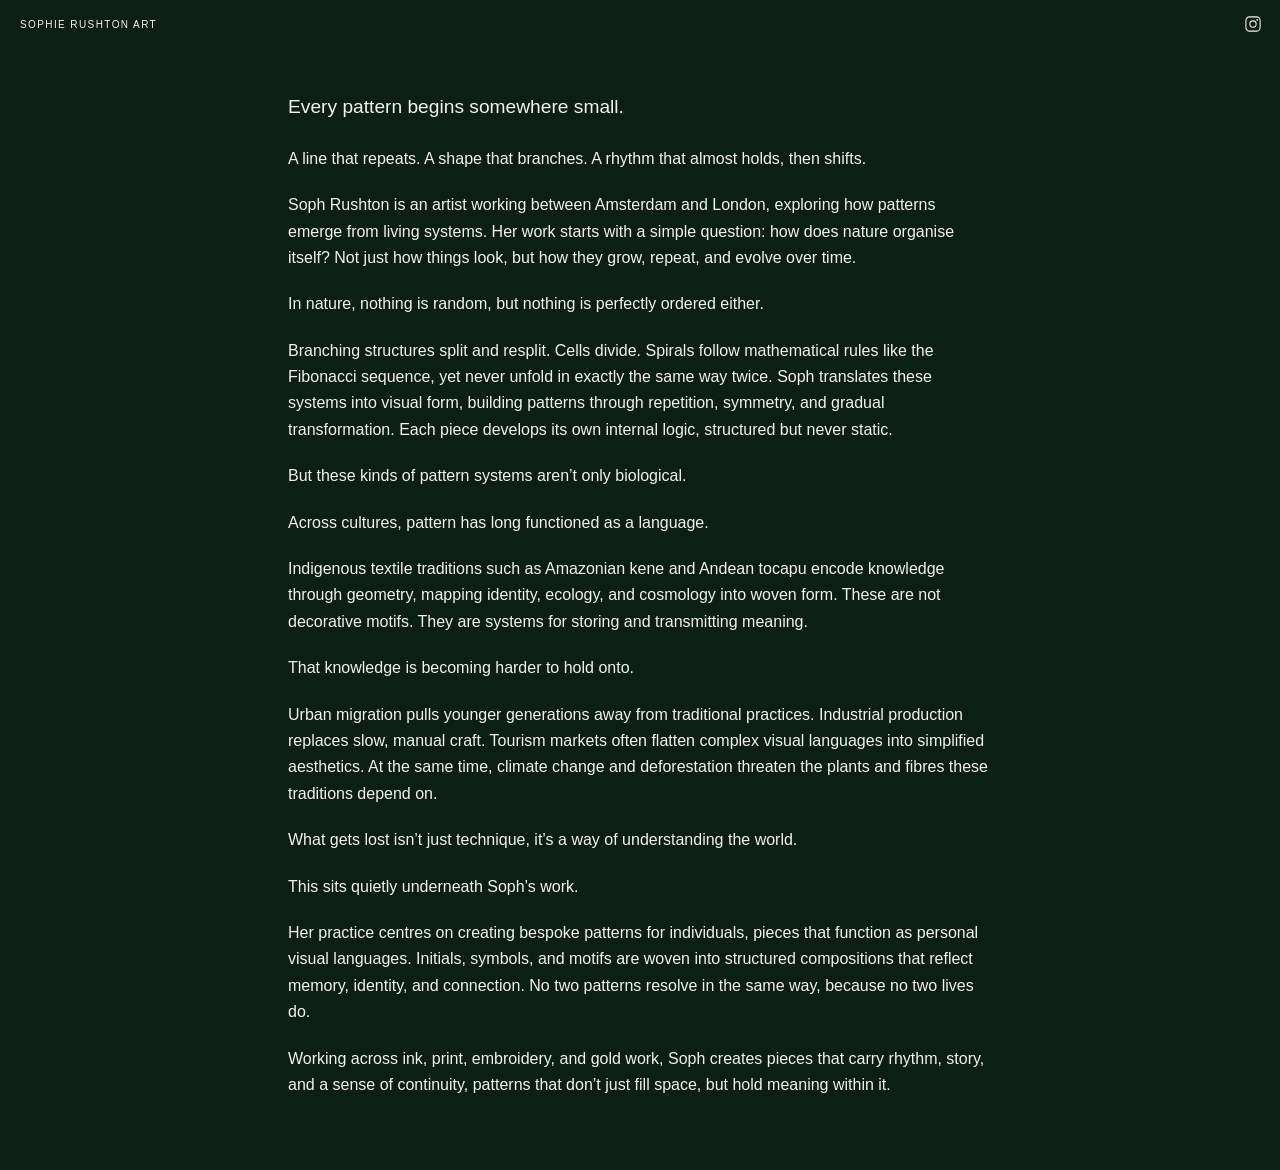
==== index.html @ 02ad8435 "Initial site upload Made-with: Cursor" ====
<!DOCTYPE html>
<html lang="en">
<head>
    <meta charset="UTF-8">
    <meta name="viewport" content="width=device-width, initial-scale=1.0">
    <title>Soph Rushton</title>
    <style>
        * {
            box-sizing: border-box;
        }

        body {
            margin: 0;
            background-color: #0B1F17;
            color: #F5F1E8;
            font-family: Arial;
            font-size: 1rem;
            line-height: 1.65;
            -webkit-font-smoothing: antialiased;
        }

        .site-title {
            position: fixed;
            top: 1.1rem;
            left: 1.25rem;
            margin: 0;
            font-size: 0.625rem;
            font-weight: normal;
            letter-spacing: 0.14em;
            line-height: 1.3;
            color: #F5F1E8;
            z-index: 1;
        }

        .ig-link {
            position: fixed;
            top: 0.95rem;
            right: 1.15rem;
            color: #F5F1E8;
            text-decoration: none;
            z-index: 1;
            line-height: 0;
        }

        .ig-link svg {
            width: 18px;
            height: 18px;
            display: block;
        }

        main {
            max-width: 760px;
            margin: 0 auto;
            padding: 3.5rem 1.75rem 4.5rem;
            text-align: left;
        }

        .logo {
            display: block;
            max-width: 140px;
            width: 100%;
            height: auto;
            margin: 0 auto 2.25rem;
        }

        .lead {
            font-size: 1.2rem;
            line-height: 1.55;
            margin: 0 0 1.25em;
        }

        p {
            margin: 0 0 1.25em;
        }

        p:last-child {
            margin-bottom: 0;
        }
    </style>
</head>
<body>
    <p class="site-title">SOPHIE RUSHTON ART</p>
    <a class="ig-link" href="https://www.instagram.com/sophrushtonart?igsh=dzE1a2Z4eHlkZGw3&utm_source=qr" target="_blank" rel="noopener noreferrer" aria-label="Instagram">
        <svg xmlns="http://www.w3.org/2000/svg" viewBox="0 0 24 24" fill="none" stroke="currentColor" stroke-width="1.4" aria-hidden="true">
            <rect x="2.5" y="2.5" width="19" height="19" rx="5" ry="5"/>
            <circle cx="12" cy="12" r="4.2"/>
            <circle cx="17.6" cy="6.4" r="1.2" fill="currentColor" stroke="none"/>
        </svg>
    </a>

    <main>
        <img class="logo" src="logo.png" alt="">

        <p class="lead">Every pattern begins somewhere small.</p>

        <p>A line that repeats. A shape that branches. A rhythm that almost holds, then shifts.</p>

        <p>Soph Rushton is an artist working between Amsterdam and London, exploring how patterns emerge from living systems. Her work starts with a simple question: how does nature organise itself? Not just how things look, but how they grow, repeat, and evolve over time.</p>

        <p>In nature, nothing is random, but nothing is perfectly ordered either.</p>

        <p>Branching structures split and resplit. Cells divide. Spirals follow mathematical rules like the Fibonacci sequence, yet never unfold in exactly the same way twice. Soph translates these systems into visual form, building patterns through repetition, symmetry, and gradual transformation. Each piece develops its own internal logic, structured but never static.</p>

        <p>But these kinds of pattern systems aren’t only biological.</p>

        <p>Across cultures, pattern has long functioned as a language.</p>

        <p>Indigenous textile traditions such as Amazonian kene and Andean tocapu encode knowledge through geometry, mapping identity, ecology, and cosmology into woven form. These are not decorative motifs. They are systems for storing and transmitting meaning.</p>

        <p>That knowledge is becoming harder to hold onto.</p>

        <p>Urban migration pulls younger generations away from traditional practices. Industrial production replaces slow, manual craft. Tourism markets often flatten complex visual languages into simplified aesthetics. At the same time, climate change and deforestation threaten the plants and fibres these traditions depend on.</p>

        <p>What gets lost isn’t just technique, it’s a way of understanding the world.</p>

        <p>This sits quietly underneath Soph’s work.</p>

        <p>Her practice centres on creating bespoke patterns for individuals, pieces that function as personal visual languages. Initials, symbols, and motifs are woven into structured compositions that reflect memory, identity, and connection. No two patterns resolve in the same way, because no two lives do.</p>

        <p>Working across ink, print, embroidery, and gold work, Soph creates pieces that carry rhythm, story, and a sense of continuity, patterns that don’t just fill space, but hold meaning within it.</p>
    </main>
</body>
</html>
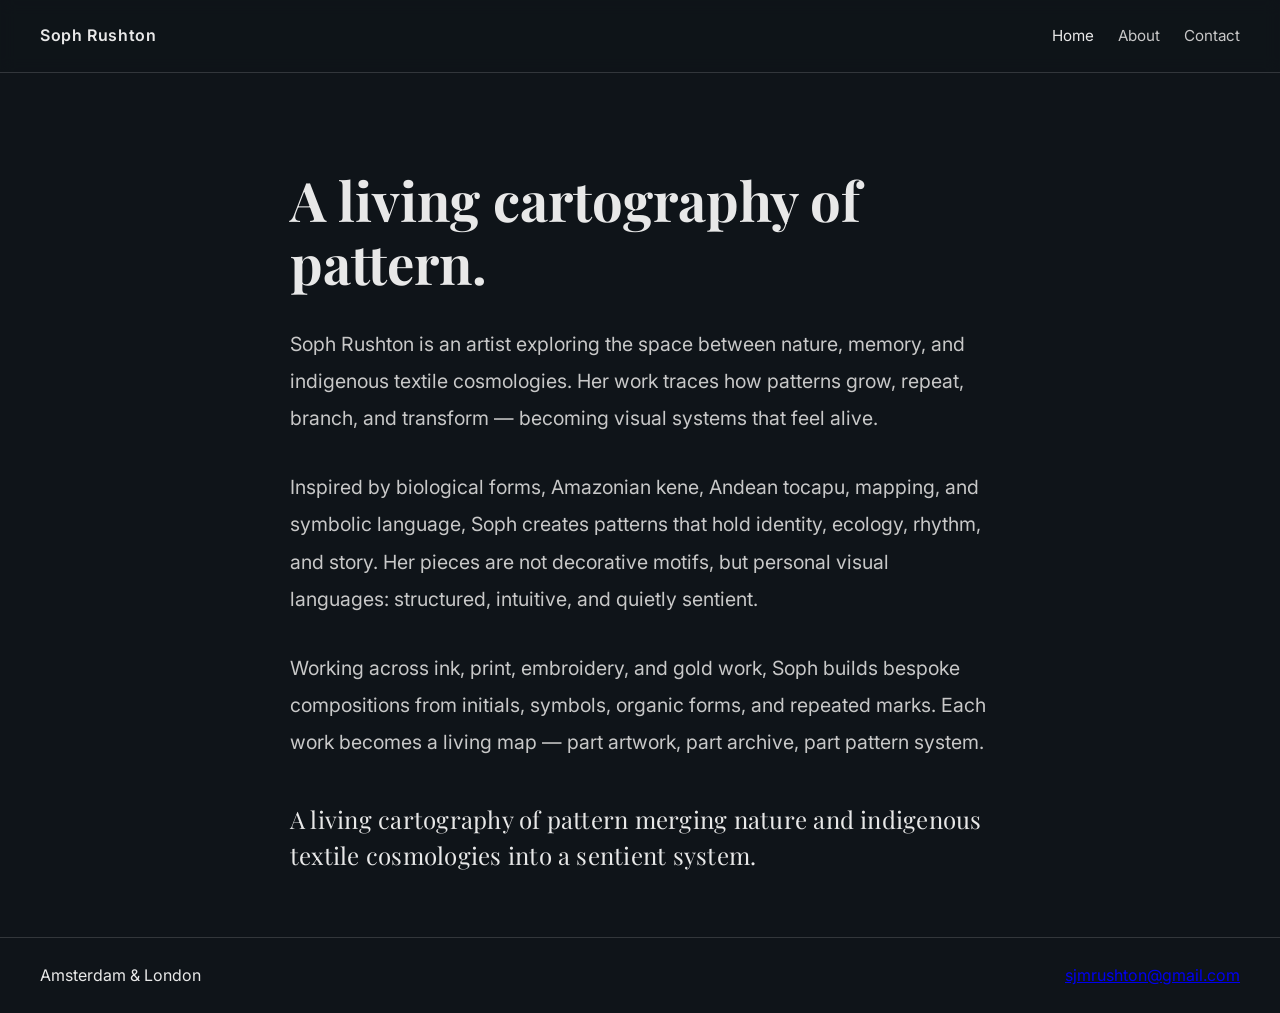
==== commit 2d4353b1: "Add modern responsive design and site structure updates - Introduced a new header and footer layout " ====
--- a/index.html
+++ b/index.html
@@ -3,121 +3,64 @@
 <head>
     <meta charset="UTF-8">
     <meta name="viewport" content="width=device-width, initial-scale=1.0">
-    <title>Soph Rushton</title>
-    <style>
-        * {
-            box-sizing: border-box;
-        }
-
-        body {
-            margin: 0;
-            background-color: #0B1F17;
-            color: #F5F1E8;
-            font-family: Arial;
-            font-size: 1rem;
-            line-height: 1.65;
-            -webkit-font-smoothing: antialiased;
-        }
-
-        .site-title {
-            position: fixed;
-            top: 1.1rem;
-            left: 1.25rem;
-            margin: 0;
-            font-size: 0.625rem;
-            font-weight: normal;
-            letter-spacing: 0.14em;
-            line-height: 1.3;
-            color: #F5F1E8;
-            z-index: 1;
-        }
-
-        .ig-link {
-            position: fixed;
-            top: 0.95rem;
-            right: 1.15rem;
-            color: #F5F1E8;
-            text-decoration: none;
-            z-index: 1;
-            line-height: 0;
-        }
-
-        .ig-link svg {
-            width: 18px;
-            height: 18px;
-            display: block;
-        }
-
-        main {
-            max-width: 760px;
-            margin: 0 auto;
-            padding: 3.5rem 1.75rem 4.5rem;
-            text-align: left;
-        }
-
-        .logo {
-            display: block;
-            max-width: 140px;
-            width: 100%;
-            height: auto;
-            margin: 0 auto 2.25rem;
-        }
-
-        .lead {
-            font-size: 1.2rem;
-            line-height: 1.55;
-            margin: 0 0 1.25em;
-        }
-
-        p {
-            margin: 0 0 1.25em;
-        }
-
-        p:last-child {
-            margin-bottom: 0;
-        }
-    </style>
+    <meta name="description" content="Soph Rushton creates bespoke, nature-led pattern systems and textile artworks from studios in Amsterdam and London.">
+    <title>Soph Rushton | Pattern Design Studio</title>
+    <link rel="preconnect" href="https://fonts.googleapis.com">
+    <link rel="preconnect" href="https://fonts.gstatic.com" crossorigin>
+    <link href="https://fonts.googleapis.com/css2?family=Inter:wght@400;500;600&family=Playfair+Display:wght@500;700&display=swap" rel="stylesheet">
+    <link rel="stylesheet" href="styles.css">
 </head>
 <body>
-    <p class="site-title">SOPHIE RUSHTON ART</p>
-    <a class="ig-link" href="https://www.instagram.com/sophrushtonart?igsh=dzE1a2Z4eHlkZGw3&utm_source=qr" target="_blank" rel="noopener noreferrer" aria-label="Instagram">
-        <svg xmlns="http://www.w3.org/2000/svg" viewBox="0 0 24 24" fill="none" stroke="currentColor" stroke-width="1.4" aria-hidden="true">
-            <rect x="2.5" y="2.5" width="19" height="19" rx="5" ry="5"/>
-            <circle cx="12" cy="12" r="4.2"/>
-            <circle cx="17.6" cy="6.4" r="1.2" fill="currentColor" stroke="none"/>
-        </svg>
-    </a>
+    <header class="site-header">
+        <div class="container nav-wrap">
+            <a class="brand" href="index.html">Soph Rushton</a>
+            <button class="menu-toggle" aria-expanded="false" aria-controls="primary-nav" aria-label="Toggle menu">
+                <span></span>
+                <span></span>
+                <span></span>
+            </button>
+            <nav id="primary-nav" class="site-nav" aria-label="Primary">
+                <a href="index.html" aria-current="page">Home</a>
+                <a href="about.html">About</a>
+                <a href="contact.html">Contact</a>
+            </nav>
+        </div>
+    </header>
 
     <main>
-        <img class="logo" src="logo.png" alt="">
+        <section class="hero">
+            <div class="container home-editorial">
+                <h1 class="home-main-headline">A living cartography of pattern.</h1>
 
-        <p class="lead">Every pattern begins somewhere small.</p>
+                <p>
+                    Soph Rushton is an artist exploring the space between nature, memory, and indigenous textile cosmologies.
+                    Her work traces how patterns grow, repeat, branch, and transform — becoming visual systems that feel alive.
+                </p>
 
-        <p>A line that repeats. A shape that branches. A rhythm that almost holds, then shifts.</p>
+                <p>
+                    Inspired by biological forms, Amazonian kene, Andean tocapu, mapping, and symbolic language, Soph creates patterns that hold identity, ecology, rhythm, and story.
+                    Her pieces are not decorative motifs, but personal visual languages: structured, intuitive, and quietly sentient.
+                </p>
 
-        <p>Soph Rushton is an artist working between Amsterdam and London, exploring how patterns emerge from living systems. Her work starts with a simple question: how does nature organise itself? Not just how things look, but how they grow, repeat, and evolve over time.</p>
+                <p>
+                    Working across ink, print, embroidery, and gold work, Soph builds bespoke compositions from initials, symbols, organic forms, and repeated marks.
+                    Each work becomes a living map — part artwork, part archive, part pattern system.
+                </p>
 
-        <p>In nature, nothing is random, but nothing is perfectly ordered either.</p>
+                <p class="home-closing-line">
+                    A living cartography of pattern merging nature and indigenous textile cosmologies into a sentient system.
+                </p>
+            </div>
+        </section>
+    </main>
 
-        <p>Branching structures split and resplit. Cells divide. Spirals follow mathematical rules like the Fibonacci sequence, yet never unfold in exactly the same way twice. Soph translates these systems into visual form, building patterns through repetition, symmetry, and gradual transformation. Each piece develops its own internal logic, structured but never static.</p>
+    <footer class="site-footer">
+        <div class="container footer-wrap">
+            <p>Amsterdam & London</p>
+            <a href="mailto:sjmrushton@gmail.com">sjmrushton@gmail.com</a>
+        </div>
+    </footer>
 
-        <p>But these kinds of pattern systems aren’t only biological.</p>
-
-        <p>Across cultures, pattern has long functioned as a language.</p>
-
-        <p>Indigenous textile traditions such as Amazonian kene and Andean tocapu encode knowledge through geometry, mapping identity, ecology, and cosmology into woven form. These are not decorative motifs. They are systems for storing and transmitting meaning.</p>
-
-        <p>That knowledge is becoming harder to hold onto.</p>
-
-        <p>Urban migration pulls younger generations away from traditional practices. Industrial production replaces slow, manual craft. Tourism markets often flatten complex visual languages into simplified aesthetics. At the same time, climate change and deforestation threaten the plants and fibres these traditions depend on.</p>
-
-        <p>What gets lost isn’t just technique, it’s a way of understanding the world.</p>
-
-        <p>This sits quietly underneath Soph’s work.</p>
-
-        <p>Her practice centres on creating bespoke patterns for individuals, pieces that function as personal visual languages. Initials, symbols, and motifs are woven into structured compositions that reflect memory, identity, and connection. No two patterns resolve in the same way, because no two lives do.</p>
-
-        <p>Working across ink, print, embroidery, and gold work, Soph creates pieces that carry rhythm, story, and a sense of continuity, patterns that don’t just fill space, but hold meaning within it.</p>
-    </main>
+    <script src="script.js"></script>
 </body>
 </html>
--- a/styles.css
+++ b/styles.css
@@ -0,0 +1,1503 @@
+* {
+    margin: 0;
+    padding: 0;
+    box-sizing: border-box;
+}
+
+:root {
+    /* Dark Ink Blue Palette */
+    --cream: #0f1419;
+    --cream-light: #1a2332;
+    --cream-dark: #0a0e14;
+    --light-blue: #2d3a4f;
+    --light-blue-accent: #3d4d66;
+    --blue-hint: #1f2a3a;
+    --text-dark: #E8E8E8;
+    --text-medium: #C8C8C8;
+    --text-light: #A8A8A8;
+    --border-subtle: rgba(255, 255, 255, 0.15);
+    --shadow-subtle: 0 1px 3px rgba(0, 0, 0, 0.3);
+}
+
+body {
+    font-family: 'Inter', -apple-system, BlinkMacSystemFont, 'Segoe UI', Roboto, sans-serif;
+    line-height: 1.7;
+    color: var(--text-dark);
+    background-color: var(--cream);
+    overflow-x: hidden;
+}
+
+.container {
+    max-width: 1400px;
+    margin: 0 auto;
+    padding: 0 40px;
+}
+
+/* Navigation */
+.navbar {
+    position: fixed;
+    top: 0;
+    left: 0;
+    right: 0;
+    background: var(--cream);
+    z-index: 1000;
+    transition: all 0.3s ease;
+    border-bottom: 1px solid var(--border-subtle);
+}
+
+.navbar .container {
+    display: flex;
+    justify-content: space-between;
+    align-items: center;
+    padding: 1.5rem 40px;
+}
+
+.nav-brand {
+    font-family: 'Inter', sans-serif;
+    font-size: 1rem;
+    font-weight: 400;
+    letter-spacing: 0.1em;
+    color: var(--text-dark);
+    text-transform: uppercase;
+}
+
+.nav-right {
+    margin-left: auto;
+    display: flex;
+    align-items: center;
+    gap: 3rem;
+}
+
+.nav-name {
+    font-family: 'Inter', sans-serif;
+    font-size: 0.875rem;
+    font-weight: 400;
+    letter-spacing: 0.1em;
+    color: var(--text-dark);
+    text-transform: uppercase;
+}
+
+.nav-about a {
+    text-decoration: none;
+    color: var(--text-dark);
+    font-family: 'Inter', sans-serif;
+    font-size: 0.875rem;
+    font-weight: 400;
+    letter-spacing: 0.1em;
+    text-transform: uppercase;
+    transition: color 0.3s ease;
+}
+
+.nav-about a:hover {
+    color: var(--text-medium);
+}
+
+.nav-menu {
+    display: flex;
+    list-style: none;
+    gap: 2.5rem;
+    margin-left: 3rem;
+}
+
+.nav-menu a {
+    text-decoration: none;
+    color: var(--text-dark);
+    font-family: 'Inter', sans-serif;
+    font-size: 0.875rem;
+    font-weight: 400;
+    letter-spacing: 0.1em;
+    text-transform: uppercase;
+    transition: color 0.3s ease;
+}
+
+.nav-menu a:hover {
+    color: var(--text-medium);
+}
+
+.menu-toggle {
+    display: none;
+    flex-direction: column;
+    background: none;
+    border: none;
+    cursor: pointer;
+    gap: 5px;
+}
+
+.menu-toggle span {
+    width: 25px;
+    height: 1px;
+    background: var(--text-dark);
+    transition: all 0.3s ease;
+}
+
+/* Hero Section - Two Column Layout */
+.hero-section {
+    margin-top: 70px;
+    width: 100%;
+}
+
+.hero-two-column {
+    display: grid;
+    grid-template-columns: 1fr 1fr;
+    min-height: 80vh;
+}
+
+.hero-image-column {
+    width: 100%;
+    height: 100%;
+    min-height: 80vh;
+    overflow: hidden;
+}
+
+.hero-image {
+    width: 100%;
+    height: 100%;
+    min-height: 80vh;
+    background: var(--cream-light);
+    background-size: cover;
+    background-position: center;
+    filter: grayscale(100%);
+}
+
+.hero-text-column {
+    background: var(--cream);
+    padding: 80px 60px;
+    display: flex;
+    flex-direction: column;
+    justify-content: center;
+}
+
+.hero-subtitle {
+    font-family: 'Inter', sans-serif;
+    font-size: 0.75rem;
+    font-weight: 400;
+    letter-spacing: 0.15em;
+    text-transform: uppercase;
+    color: var(--text-medium);
+    margin-bottom: 1.5rem;
+}
+
+.hero-heading {
+    font-family: 'Playfair Display', serif;
+    font-size: 3.5rem;
+    font-weight: 400;
+    line-height: 1.2;
+    color: var(--text-dark);
+    margin-bottom: 2rem;
+    letter-spacing: -0.02em;
+}
+
+.hero-description {
+    font-family: 'Inter', sans-serif;
+    font-size: 1rem;
+    line-height: 1.8;
+    color: var(--text-medium);
+    margin-bottom: 2.5rem;
+    max-width: 500px;
+}
+
+.hero-button {
+    display: inline-block;
+    padding: 14px 32px;
+    border: 1px solid var(--text-dark);
+    background: transparent;
+    color: var(--text-dark);
+    font-family: 'Inter', sans-serif;
+    font-size: 0.875rem;
+    font-weight: 400;
+    letter-spacing: 0.1em;
+    text-transform: uppercase;
+    text-decoration: none;
+    border-radius: 2px;
+    transition: all 0.3s ease;
+    width: fit-content;
+}
+
+.hero-button:hover {
+    background: var(--light-blue);
+    color: var(--text-dark);
+    border-color: var(--light-blue);
+}
+
+/* CTA Section */
+.cta-section {
+    padding: 80px 40px;
+    background: var(--blue-hint);
+    text-align: center;
+}
+
+.cta-heading {
+    font-family: 'Inter', sans-serif;
+    font-size: 0.875rem;
+    font-weight: 400;
+    letter-spacing: 0.15em;
+    text-transform: uppercase;
+    color: var(--text-dark);
+}
+
+/* Panels Section */
+.panels-section {
+    width: 100%;
+}
+
+.panels-grid {
+    display: grid;
+    grid-template-columns: repeat(3, 1fr);
+    width: 100%;
+}
+
+.panel-item {
+    position: relative;
+    width: 100%;
+    aspect-ratio: 3/4;
+    overflow: hidden;
+}
+
+.panel-image {
+    width: 100%;
+    height: 100%;
+    background-size: cover;
+    background-position: center;
+    filter: grayscale(100%);
+    transition: transform 0.5s ease, filter 0.5s ease;
+}
+
+.panel-1 {
+    background: linear-gradient(135deg, var(--cream) 0%, var(--blue-hint) 100%);
+}
+
+.panel-2 {
+    background: linear-gradient(135deg, var(--light-blue) 0%, var(--cream-light) 100%);
+}
+
+.panel-3 {
+    background: linear-gradient(135deg, var(--blue-hint) 0%, var(--light-blue) 100%);
+}
+
+.panel-overlay {
+    position: absolute;
+    bottom: 0;
+    left: 0;
+    right: 0;
+    padding: 30px;
+    background: linear-gradient(to top, rgba(0, 0, 0, 0.6) 0%, transparent 100%);
+}
+
+.panel-link {
+    color: white;
+    font-family: 'Inter', sans-serif;
+    font-size: 0.875rem;
+    font-weight: 400;
+    letter-spacing: 0.1em;
+    text-transform: uppercase;
+    text-decoration: none;
+    display: inline-block;
+    border-bottom: 1px solid white;
+    padding-bottom: 2px;
+    transition: opacity 0.3s ease;
+}
+
+.panel-link:hover {
+    opacity: 0.8;
+}
+
+.panel-item:hover .panel-image {
+    transform: scale(1.05);
+    filter: grayscale(70%);
+}
+
+.intro-right p {
+    margin-bottom: 1.5rem;
+}
+
+/* Gallery Section */
+.gallery-section {
+    padding: 80px 40px;
+    background: var(--cream-light);
+    position: relative;
+}
+
+.gallery-grid {
+    display: grid;
+    grid-template-columns: repeat(3, 1fr);
+    gap: 20px;
+}
+
+.gallery-item {
+    position: relative;
+    aspect-ratio: 3/4;
+    overflow: hidden;
+}
+
+.gallery-image {
+    width: 100%;
+    height: 100%;
+    background-size: cover;
+    background-position: center;
+    transition: transform 0.5s ease;
+}
+
+.gallery-1 {
+    background: linear-gradient(135deg, var(--cream-light) 0%, var(--light-blue) 100%);
+}
+
+.gallery-2 {
+    background: linear-gradient(135deg, var(--blue-hint) 0%, var(--cream) 100%);
+}
+
+.gallery-3 {
+    background: linear-gradient(135deg, var(--light-blue) 0%, var(--blue-hint) 100%);
+}
+
+.gallery-item:hover .gallery-image {
+    transform: scale(1.05);
+}
+
+.gallery-nav {
+    position: absolute;
+    top: 50%;
+    left: 0;
+    right: 0;
+    display: flex;
+    justify-content: space-between;
+    pointer-events: none;
+    transform: translateY(-50%);
+}
+
+.gallery-arrow {
+    background: rgba(45, 58, 79, 0.9);
+    border: none;
+    width: 50px;
+    height: 50px;
+    border-radius: 50%;
+    font-size: 1.5rem;
+    color: var(--text-dark);
+    cursor: pointer;
+    pointer-events: all;
+    transition: all 0.3s ease;
+    display: flex;
+    align-items: center;
+    justify-content: center;
+}
+
+.gallery-arrow:hover {
+    background: var(--light-blue-accent);
+    color: var(--text-dark);
+}
+
+.gallery-arrow-left {
+    margin-left: 20px;
+}
+
+.gallery-arrow-right {
+    margin-right: 20px;
+}
+
+/* Style Picks Section */
+.style-picks-section {
+    padding: 100px 40px;
+    background: var(--cream);
+}
+
+.style-picks-title {
+    font-family: 'Inter', sans-serif;
+    font-size: 0.875rem;
+    font-weight: 400;
+    letter-spacing: 0.2em;
+    text-transform: uppercase;
+    text-align: center;
+    color: var(--text-dark);
+    margin-bottom: 60px;
+}
+
+.style-picks-grid {
+    display: grid;
+    grid-template-columns: repeat(4, 1fr);
+    gap: 20px;
+    margin-bottom: 40px;
+}
+
+.style-pick-item {
+    aspect-ratio: 1;
+    overflow: hidden;
+}
+
+.style-pick-image {
+    width: 100%;
+    height: 100%;
+    background-size: cover;
+    background-position: center;
+    transition: transform 0.5s ease;
+}
+
+.pick-1 {
+    background: linear-gradient(135deg, var(--cream-light) 0%, var(--light-blue) 100%);
+}
+
+.pick-2 {
+    background: linear-gradient(135deg, var(--blue-hint) 0%, var(--cream) 100%);
+}
+
+.pick-3 {
+    background: linear-gradient(135deg, var(--light-blue) 0%, var(--cream-light) 100%);
+}
+
+.pick-4 {
+    background: linear-gradient(135deg, var(--cream) 0%, var(--blue-hint) 100%);
+}
+
+.style-pick-item:hover .style-pick-image {
+    transform: scale(1.1);
+}
+
+/* Page Hero (for About, Shop, etc.) */
+.page-hero {
+    margin-top: 70px;
+    padding: 80px 40px;
+    background: var(--cream);
+    text-align: center;
+}
+
+.page-title {
+    font-family: 'Playfair Display', serif;
+    font-size: 3.5rem;
+    font-weight: 400;
+    color: var(--text-dark);
+    letter-spacing: 0.05em;
+}
+
+/* About Page */
+.about-page-section {
+    padding: 100px 40px;
+    background: var(--cream);
+}
+
+.about-page-content {
+    display: grid;
+    grid-template-columns: 1fr 1fr;
+    gap: 80px;
+    align-items: start;
+}
+
+.about-heading {
+    font-family: 'Playfair Display', serif;
+    font-size: 2.5rem;
+    font-weight: 400;
+    color: var(--text-dark);
+    line-height: 1.3;
+}
+
+.about-page-right {
+    font-size: 1rem;
+    line-height: 1.8;
+    color: var(--text-medium);
+}
+
+.about-page-right p {
+    margin-bottom: 1.5rem;
+}
+
+.about-values {
+    display: grid;
+    grid-template-columns: repeat(3, 1fr);
+    gap: 60px;
+    margin-top: 40px;
+}
+
+.value-item h3 {
+    font-family: 'Playfair Display', serif;
+    font-size: 1.5rem;
+    font-weight: 400;
+    color: var(--text-dark);
+    margin-bottom: 1rem;
+}
+
+.value-item p {
+    font-size: 0.95rem;
+    line-height: 1.7;
+    color: var(--text-medium);
+}
+
+.section-alt {
+    background: var(--blue-hint);
+}
+
+/* Shop Page */
+.shop-section {
+    padding: 80px 40px;
+    background: var(--cream);
+}
+
+.shop-grid {
+    display: grid;
+    grid-template-columns: repeat(3, 1fr);
+    gap: 40px;
+}
+
+.shop-item {
+    background: var(--cream-light);
+    overflow: hidden;
+    transition: transform 0.3s ease;
+    border: 1px solid var(--border-subtle);
+    box-shadow: var(--shadow-subtle);
+}
+
+.shop-item:hover {
+    border-color: var(--light-blue);
+}
+
+.shop-item:hover {
+    transform: translateY(-5px);
+}
+
+.shop-image {
+    width: 100%;
+    aspect-ratio: 4/5;
+    background-size: cover;
+    background-position: center;
+}
+
+.shop-img-1 {
+    background: linear-gradient(135deg, var(--cream-light) 0%, var(--light-blue) 100%);
+}
+
+.shop-img-2 {
+    background: linear-gradient(135deg, var(--blue-hint) 0%, var(--cream) 100%);
+}
+
+.shop-img-3 {
+    background: linear-gradient(135deg, var(--light-blue) 0%, var(--cream-light) 100%);
+}
+
+.shop-img-4 {
+    background: linear-gradient(135deg, var(--cream) 0%, var(--blue-hint) 100%);
+}
+
+.shop-img-5 {
+    background: linear-gradient(135deg, var(--light-blue-accent) 0%, var(--cream) 100%);
+}
+
+.shop-img-6 {
+    background: linear-gradient(135deg, var(--blue-hint) 0%, var(--light-blue) 100%);
+}
+
+.shop-info {
+    padding: 1.5rem;
+}
+
+.shop-info h3 {
+    font-family: 'Playfair Display', serif;
+    font-size: 1.25rem;
+    font-weight: 400;
+    color: var(--text-dark);
+    margin-bottom: 0.5rem;
+}
+
+.shop-price {
+    font-family: 'Inter', sans-serif;
+    font-size: 0.95rem;
+    color: var(--text-medium);
+    letter-spacing: 0.05em;
+}
+
+/* Inspiration Page */
+.inspiration-section {
+    padding: 100px 40px;
+    background: var(--cream);
+}
+
+.inspiration-content {
+    display: grid;
+    grid-template-columns: 1fr 1fr;
+    gap: 80px;
+    align-items: start;
+}
+
+.inspiration-heading {
+    font-family: 'Playfair Display', serif;
+    font-size: 2.5rem;
+    font-weight: 400;
+    color: var(--text-dark);
+    line-height: 1.3;
+}
+
+.inspiration-right {
+    font-size: 1rem;
+    line-height: 1.8;
+    color: var(--text-medium);
+}
+
+.inspiration-gallery-section {
+    padding: 80px 40px;
+    background: var(--blue-hint);
+}
+
+.inspiration-grid {
+    display: grid;
+    grid-template-columns: repeat(3, 1fr);
+    gap: 30px;
+}
+
+.inspiration-item {
+    background: var(--cream-light);
+    overflow: hidden;
+    border: 1px solid var(--border-subtle);
+    box-shadow: var(--shadow-subtle);
+}
+
+.inspiration-item.large {
+    grid-column: span 2;
+}
+
+.inspiration-image {
+    width: 100%;
+    aspect-ratio: 4/3;
+    background-size: cover;
+    background-position: center;
+}
+
+.insp-img-1 {
+    background: linear-gradient(135deg, var(--cream-light) 0%, var(--light-blue) 100%);
+}
+
+.insp-img-2 {
+    background: linear-gradient(135deg, var(--blue-hint) 0%, var(--cream) 100%);
+}
+
+.insp-img-3 {
+    background: linear-gradient(135deg, var(--light-blue) 0%, var(--cream-light) 100%);
+}
+
+.insp-img-4 {
+    background: linear-gradient(135deg, var(--cream) 0%, var(--blue-hint) 100%);
+}
+
+.insp-img-5 {
+    background: linear-gradient(135deg, var(--light-blue-accent) 0%, var(--cream) 100%);
+}
+
+.inspiration-caption {
+    padding: 1.5rem;
+}
+
+.inspiration-caption h3 {
+    font-family: 'Playfair Display', serif;
+    font-size: 1.25rem;
+    font-weight: 400;
+    color: var(--text-dark);
+    margin-bottom: 0.5rem;
+}
+
+.inspiration-caption p {
+    font-size: 0.9rem;
+    color: var(--text-medium);
+    line-height: 1.6;
+}
+
+/* Contact Page */
+.contact-section {
+    padding: 100px 40px;
+    background: var(--cream);
+}
+
+.contact-content {
+    display: grid;
+    grid-template-columns: 1fr 1fr;
+    gap: 80px;
+    align-items: start;
+}
+
+.contact-heading {
+    font-family: 'Playfair Display', serif;
+    font-size: 2.5rem;
+    font-weight: 400;
+    color: var(--text-dark);
+    margin-bottom: 1.5rem;
+    line-height: 1.3;
+}
+
+.contact-left p {
+    font-size: 1rem;
+    line-height: 1.8;
+    color: var(--text-medium);
+    margin-bottom: 1.5rem;
+}
+
+.contact-info {
+    margin-top: 2rem;
+}
+
+.contact-info p {
+    font-size: 0.95rem;
+    color: var(--text-medium);
+    margin-bottom: 0.5rem;
+}
+
+.contact-info strong {
+    color: var(--text-dark);
+    font-weight: 500;
+}
+
+/* Press Page */
+.press-section {
+    padding: 100px 40px;
+    background: var(--cream);
+}
+
+.press-content {
+    display: grid;
+    grid-template-columns: 1fr 1fr;
+    gap: 80px;
+    align-items: start;
+}
+
+.press-heading {
+    font-family: 'Playfair Display', serif;
+    font-size: 2.5rem;
+    font-weight: 400;
+    color: var(--text-dark);
+    line-height: 1.3;
+}
+
+.press-right {
+    display: flex;
+    flex-direction: column;
+    gap: 3rem;
+}
+
+.press-item {
+    padding-bottom: 3rem;
+    border-bottom: 1px solid var(--border-subtle);
+}
+
+.press-item:last-child {
+    border-bottom: none;
+}
+
+.press-logo-link {
+    display: inline-block;
+    margin-bottom: 1rem;
+    text-decoration: none;
+    transition: opacity 0.3s ease;
+}
+
+.press-logo-link:hover {
+    opacity: 0.7;
+}
+
+.press-logo {
+    display: inline-block;
+}
+
+.telegraph-logo-img {
+    height: auto;
+    width: auto;
+    max-width: 200px;
+    max-height: 40px;
+    display: block;
+}
+
+.telegraph-logo-svg {
+    height: 40px;
+    width: auto;
+    max-width: 200px;
+    display: block;
+}
+
+.press-item h3 {
+    font-family: 'Playfair Display', serif;
+    font-size: 1.5rem;
+    font-weight: 400;
+    color: var(--text-dark);
+    margin-bottom: 0.5rem;
+}
+
+.press-article-title {
+    font-family: 'Playfair Display', serif;
+    font-size: 1.5rem;
+    font-weight: 400;
+    color: var(--text-dark);
+    margin-bottom: 1rem;
+    line-height: 1.4;
+}
+
+.press-date {
+    font-family: 'Inter', sans-serif;
+    font-size: 0.875rem;
+    color: var(--text-light);
+    margin-bottom: 1rem;
+    letter-spacing: 0.05em;
+}
+
+.press-location {
+    font-family: 'Inter', sans-serif;
+    font-size: 0.875rem;
+    color: var(--text-medium);
+    margin-bottom: 1rem;
+    font-style: italic;
+}
+
+.press-item p {
+    font-size: 1rem;
+    line-height: 1.8;
+    color: var(--text-medium);
+    margin-bottom: 1rem;
+}
+
+.press-link {
+    font-family: 'Inter', sans-serif;
+    font-size: 0.875rem;
+    color: var(--text-dark);
+    text-decoration: none;
+    letter-spacing: 0.05em;
+    transition: color 0.3s ease;
+}
+
+.press-link:hover {
+    color: var(--light-blue-accent);
+}
+
+.contact-info a {
+    color: var(--text-medium);
+    text-decoration: none;
+    transition: color 0.3s ease;
+}
+
+.contact-info a:hover {
+    color: var(--light-blue-accent);
+}
+
+.social-links {
+    margin-top: 1.5rem;
+}
+
+.instagram-link {
+    display: inline-flex;
+    align-items: center;
+    gap: 10px;
+    text-decoration: none;
+    color: var(--text-dark);
+    transition: all 0.3s ease;
+    padding: 8px 0;
+}
+
+.instagram-link:hover {
+    color: var(--light-blue-accent);
+}
+
+.instagram-icon {
+    width: 24px;
+    height: 24px;
+    fill: currentColor;
+    transition: transform 0.3s ease;
+}
+
+.instagram-link:hover .instagram-icon {
+    transform: scale(1.1);
+}
+
+.instagram-link span {
+    font-size: 0.95rem;
+    font-weight: 400;
+}
+
+/* Contact Form */
+.contact-form {
+    background: var(--cream-light);
+    padding: 2.5rem;
+    border: 1px solid var(--light-blue);
+    box-shadow: var(--shadow-subtle);
+}
+
+.form-group {
+    margin-bottom: 1.5rem;
+}
+
+.form-group label {
+    display: block;
+    margin-bottom: 0.5rem;
+    font-family: 'Inter', sans-serif;
+    font-size: 0.875rem;
+    font-weight: 500;
+    color: var(--text-dark);
+    letter-spacing: 0.05em;
+    text-transform: uppercase;
+}
+
+.form-group input,
+.form-group textarea {
+    width: 100%;
+    padding: 12px;
+    border: 1px solid var(--border-subtle);
+    background: var(--cream);
+    font-family: 'Inter', sans-serif;
+    font-size: 1rem;
+    color: var(--text-dark);
+    transition: all 0.3s ease;
+}
+
+.form-group input:focus,
+.form-group textarea:focus {
+    outline: none;
+    border-color: var(--light-blue);
+    background: var(--cream-light);
+}
+
+.form-group textarea {
+    resize: vertical;
+    min-height: 120px;
+}
+
+/* Buttons */
+.btn {
+    display: inline-block;
+    padding: 14px 32px;
+    border: 1px solid var(--text-dark);
+    background: transparent;
+    color: var(--text-dark);
+    font-family: 'Inter', sans-serif;
+    font-size: 0.875rem;
+    font-weight: 400;
+    letter-spacing: 0.1em;
+    text-transform: uppercase;
+    text-decoration: none;
+    cursor: pointer;
+    transition: all 0.3s ease;
+}
+
+.btn-primary {
+    background: var(--light-blue);
+    color: var(--text-dark);
+}
+
+.btn-primary:hover {
+    background: var(--light-blue-accent);
+    border-color: var(--light-blue-accent);
+    color: var(--text-dark);
+}
+
+/* Footer */
+.footer {
+    background: var(--cream-dark);
+    color: var(--text-medium);
+    text-align: center;
+    padding: 3rem 40px;
+    border-top: 1px solid var(--border-subtle);
+}
+
+.footer p {
+    font-family: 'Inter', sans-serif;
+    font-size: 0.875rem;
+    letter-spacing: 0.02em;
+    font-weight: 300;
+}
+
+/* Responsive Design */
+@media (max-width: 1024px) {
+    .container {
+        padding: 0 30px;
+    }
+
+    .intro-content,
+    .about-page-content,
+    .inspiration-content,
+    .contact-content {
+        grid-template-columns: 1fr;
+        gap: 40px;
+    }
+
+    .gallery-grid {
+        grid-template-columns: repeat(2, 1fr);
+    }
+
+    .style-picks-grid {
+        grid-template-columns: repeat(2, 1fr);
+    }
+
+    .shop-grid {
+        grid-template-columns: repeat(2, 1fr);
+    }
+
+    .about-values {
+        grid-template-columns: 1fr;
+        gap: 40px;
+    }
+}
+
+@media (max-width: 768px) {
+    .container {
+        padding: 0 20px;
+    }
+
+    .navbar .container {
+        padding: 1rem 20px;
+    }
+
+    .nav-menu {
+        position: fixed;
+        left: -100%;
+        top: 70px;
+        flex-direction: column;
+        background: var(--cream);
+        width: 100%;
+        text-align: center;
+        transition: 0.3s;
+        border-bottom: 1px solid var(--border-subtle);
+        padding: 2rem 0;
+        gap: 0;
+    }
+
+    .nav-menu.active {
+        left: 0;
+    }
+
+    .nav-menu li {
+        padding: 1rem 0;
+    }
+
+    .menu-toggle {
+        display: flex;
+    }
+
+    .nav-right {
+        flex-direction: column;
+        gap: 0.5rem;
+        margin-right: 1rem;
+    }
+
+    .nav-name {
+        font-size: 0.75rem;
+    }
+
+    .hero-two-column {
+        grid-template-columns: 1fr;
+        min-height: auto;
+    }
+
+    .hero-image-column {
+        min-height: 50vh;
+    }
+
+    .hero-image {
+        min-height: 50vh;
+    }
+
+    .hero-text-column {
+        padding: 60px 30px;
+    }
+
+    .hero-heading {
+        font-size: 2.5rem;
+    }
+
+    .panels-grid {
+        grid-template-columns: 1fr;
+    }
+
+    .cta-section {
+        padding: 60px 20px;
+    }
+
+    .about-page-section,
+    .shop-section,
+    .inspiration-section,
+    .contact-section,
+    .press-section {
+        padding: 60px 20px;
+    }
+
+    .about-heading,
+    .inspiration-heading,
+    .contact-heading,
+    .press-heading {
+        font-size: 2rem;
+    }
+
+    .press-content {
+        grid-template-columns: 1fr;
+        gap: 40px;
+    }
+
+    .page-title {
+        font-size: 2.5rem;
+    }
+
+    .gallery-grid,
+    .style-picks-grid,
+    .shop-grid {
+        grid-template-columns: 1fr;
+    }
+
+    .inspiration-item.large {
+        grid-column: span 1;
+    }
+
+    .inspiration-grid {
+        grid-template-columns: 1fr;
+    }
+
+    .gallery-nav {
+        display: none;
+    }
+
+    .contact-form {
+        padding: 1.5rem;
+    }
+}
+
+/* Smooth Scrolling */
+html {
+    scroll-behavior: smooth;
+}
+
+/* Single-page coming soon */
+body.page-coming-soon header,
+body.page-coming-soon main,
+body.page-coming-soon footer {
+    display: flow-root;
+}
+
+body.page-coming-soon {
+    min-height: 100vh;
+    display: flex;
+    flex-direction: column;
+    background:
+        radial-gradient(ellipse 120% 80% at 50% -20%, rgba(45, 58, 79, 0.45) 0%, transparent 55%),
+        var(--cream);
+}
+
+.cs-header {
+    max-width: 42rem;
+    margin: 0 auto;
+    padding: 4.5rem 1.75rem 2.5rem;
+    text-align: center;
+    border-bottom: 1px solid var(--border-subtle);
+}
+
+.cs-kicker {
+    font-family: 'Inter', sans-serif;
+    font-size: 0.75rem;
+    font-weight: 500;
+    letter-spacing: 0.22em;
+    text-transform: uppercase;
+    color: var(--text-light);
+    margin-bottom: 1rem;
+}
+
+.cs-title {
+    font-family: 'Playfair Display', serif;
+    font-size: clamp(2rem, 5.5vw, 2.75rem);
+    font-weight: 500;
+    letter-spacing: 0.02em;
+    color: var(--text-dark);
+    line-height: 1.15;
+}
+
+.cs-main {
+    flex: 1;
+    max-width: 38rem;
+    margin: 0 auto;
+    padding: 2.75rem 1.75rem 4rem;
+}
+
+.cs-main p {
+    font-family: 'Inter', sans-serif;
+    font-size: 1.02rem;
+    font-weight: 300;
+    line-height: 1.85;
+    color: var(--text-medium);
+    margin-bottom: 1.35rem;
+}
+
+.cs-main p:last-child {
+    margin-bottom: 0;
+}
+
+.cs-open {
+    font-family: 'Playfair Display', serif;
+    font-size: clamp(1.35rem, 3.5vw, 1.65rem);
+    font-weight: 500;
+    line-height: 1.4;
+    color: var(--text-dark);
+    margin-bottom: 1.5rem !important;
+}
+
+.cs-poem {
+    font-style: italic;
+    color: var(--text-light);
+    padding-left: 1rem;
+    border-left: 2px solid var(--light-blue-accent);
+    margin-bottom: 2rem !important;
+}
+
+.cs-accent-line {
+    color: var(--text-dark);
+    font-weight: 400;
+    letter-spacing: 0.01em;
+}
+
+.cs-footer {
+    margin-top: auto;
+    padding: 2rem 1.75rem 2.5rem;
+    text-align: center;
+    border-top: 1px solid var(--border-subtle);
+}
+
+.cs-footer p {
+    font-family: 'Inter', sans-serif;
+    font-size: 0.75rem;
+    letter-spacing: 0.08em;
+    text-transform: uppercase;
+    color: var(--text-light);
+}
+
+/* Modern three-page site */
+.site-header {
+    position: sticky;
+    top: 0;
+    z-index: 100;
+    backdrop-filter: blur(8px);
+    background: rgba(15, 20, 25, 0.9);
+    border-bottom: 1px solid var(--border-subtle);
+}
+
+.nav-wrap {
+    display: flex;
+    align-items: center;
+    justify-content: space-between;
+    min-height: 72px;
+}
+
+.brand {
+    color: var(--text-dark);
+    text-decoration: none;
+    font-weight: 600;
+    letter-spacing: 0.04em;
+}
+
+.site-nav {
+    display: flex;
+    gap: 1.5rem;
+}
+
+.site-nav a {
+    color: var(--text-medium);
+    text-decoration: none;
+    font-size: 0.95rem;
+}
+
+.site-nav a[aria-current="page"],
+.site-nav a:hover {
+    color: var(--text-dark);
+}
+
+.hero {
+    padding: 6rem 0 4rem;
+}
+
+.hero-grid {
+    display: grid;
+    grid-template-columns: 1.3fr 1fr;
+    gap: 2rem;
+    align-items: start;
+}
+
+.eyebrow {
+    text-transform: uppercase;
+    font-size: 0.75rem;
+    letter-spacing: 0.16em;
+    color: var(--text-light);
+    margin-bottom: 1rem;
+}
+
+h1 {
+    font-family: 'Playfair Display', serif;
+    font-size: clamp(2rem, 5vw, 3.4rem);
+    line-height: 1.15;
+    margin-bottom: 1rem;
+}
+
+.lead {
+    color: var(--text-medium);
+    max-width: 60ch;
+}
+
+.hero-actions {
+    display: flex;
+    gap: 0.75rem;
+    margin-top: 2rem;
+}
+
+.hero-card,
+.feature-card,
+.contact-form {
+    background: var(--cream-light);
+    border: 1px solid var(--border-subtle);
+    border-radius: 14px;
+}
+
+.hero-card {
+    padding: 1.5rem;
+}
+
+.hero-card h2 {
+    font-size: 1.1rem;
+    margin-bottom: 0.75rem;
+}
+
+.hero-card ul {
+    margin-left: 1rem;
+    color: var(--text-medium);
+}
+
+.section {
+    padding: 3.5rem 0;
+}
+
+.section-title {
+    font-family: 'Playfair Display', serif;
+    font-size: clamp(1.5rem, 3vw, 2.2rem);
+    margin-bottom: 1.5rem;
+}
+
+.feature-grid {
+    display: grid;
+    grid-template-columns: repeat(3, minmax(0, 1fr));
+    gap: 1rem;
+}
+
+.feature-card {
+    padding: 1.25rem;
+}
+
+.feature-card h3 {
+    margin-bottom: 0.5rem;
+}
+
+.btn {
+    display: inline-block;
+    padding: 0.7rem 1.1rem;
+    border-radius: 10px;
+    text-decoration: none;
+}
+
+.btn-primary {
+    border: 1px solid var(--light-blue);
+}
+
+.btn-ghost {
+    border: 1px solid var(--border-subtle);
+    color: var(--text-dark);
+}
+
+.page-main {
+    padding-top: 2rem;
+}
+
+.prose {
+    max-width: 760px;
+}
+
+.prose p {
+    color: var(--text-medium);
+}
+
+.contact-layout {
+    display: grid;
+    grid-template-columns: 1fr 1fr;
+    gap: 2rem;
+    align-items: start;
+}
+
+.contact-form {
+    padding: 1.25rem;
+    display: grid;
+    gap: 0.6rem;
+}
+
+.contact-form label {
+    font-size: 0.9rem;
+    color: var(--text-light);
+}
+
+.contact-form input,
+.contact-form textarea {
+    background: var(--cream);
+    color: var(--text-dark);
+    border: 1px solid var(--border-subtle);
+    border-radius: 8px;
+    padding: 0.7rem;
+}
+
+.form-status {
+    min-height: 1.2rem;
+    font-size: 0.9rem;
+    color: var(--text-light);
+}
+
+.site-footer {
+    border-top: 1px solid var(--border-subtle);
+    padding: 1.5rem 0;
+}
+
+.footer-wrap {
+    display: flex;
+    justify-content: space-between;
+    gap: 1rem;
+    flex-wrap: wrap;
+}
+
+@media (max-width: 820px) {
+    .menu-toggle {
+        display: flex;
+    }
+
+    .site-nav {
+        position: absolute;
+        right: 20px;
+        top: 64px;
+        display: none;
+        flex-direction: column;
+        width: min(220px, calc(100% - 40px));
+        background: var(--cream-dark);
+        border: 1px solid var(--border-subtle);
+        padding: 0.75rem;
+        border-radius: 10px;
+    }
+
+    .site-nav.open {
+        display: flex;
+    }
+
+    .hero-grid,
+    .feature-grid,
+    .contact-layout {
+        grid-template-columns: 1fr;
+    }
+}
+
+.home-editorial {
+    max-width: 780px;
+}
+
+.home-main-headline {
+    margin-bottom: 2rem;
+}
+
+.home-editorial p {
+    color: var(--text-medium);
+    font-size: clamp(1.05rem, 1.7vw, 1.22rem);
+    line-height: 1.9;
+    max-width: 62ch;
+    margin-bottom: 2rem;
+}
+
+.home-editorial .home-closing-line {
+    color: var(--text-dark);
+    font-family: 'Playfair Display', serif;
+    font-size: clamp(1.2rem, 2.2vw, 1.5rem);
+    line-height: 1.5;
+    letter-spacing: 0.01em;
+    margin-top: 2.5rem;
+    margin-bottom: 0;
+}
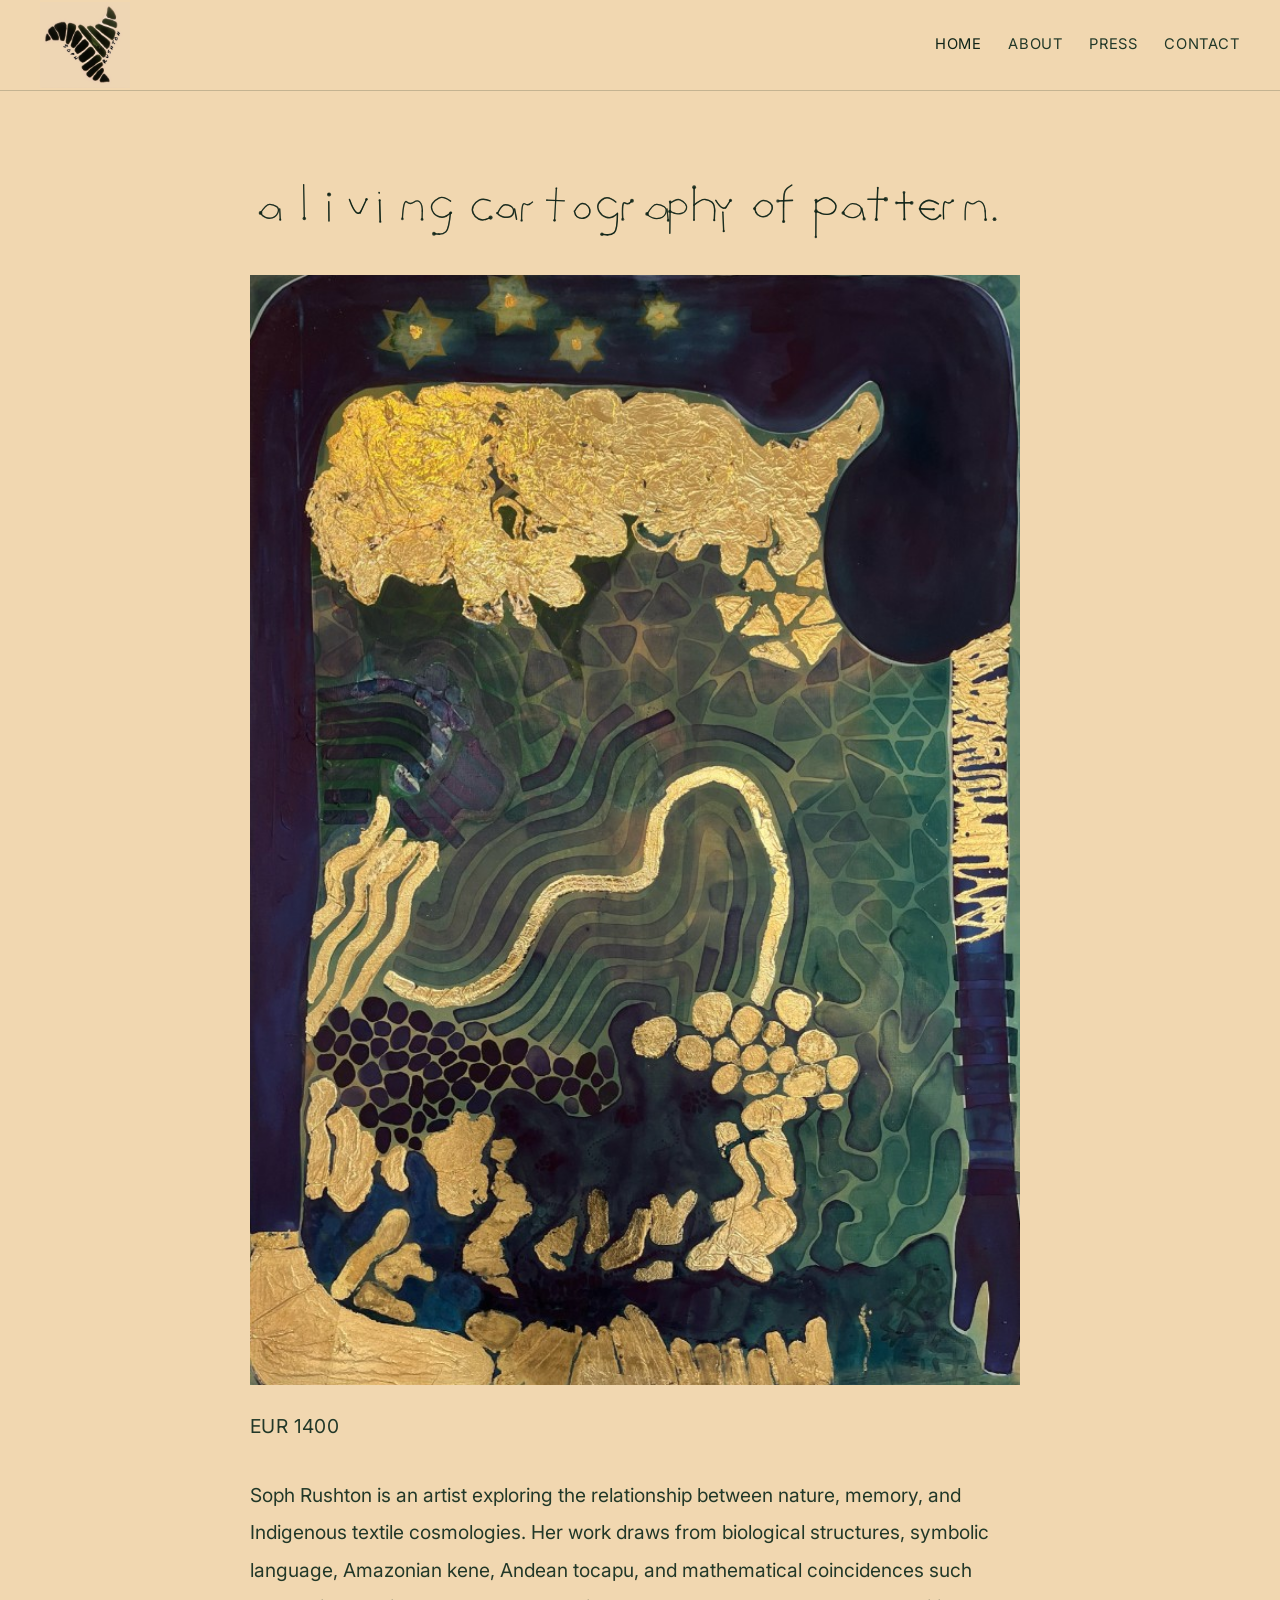
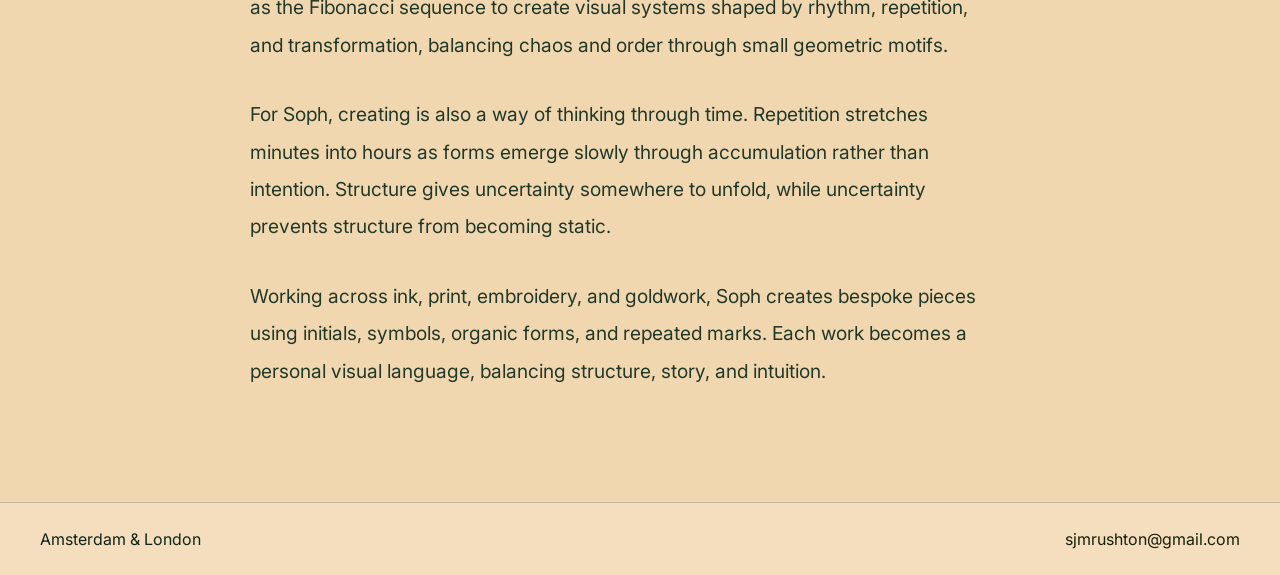
==== commit 76dc84cf: "Final website redesign and content updates" ====
--- a/index.html
+++ b/index.html
@@ -13,7 +13,9 @@
 <body>
     <header class="site-header">
         <div class="container nav-wrap">
-            <a class="brand" href="index.html">Soph Rushton</a>
+            <a class="brand" href="index.html" aria-label="Home">
+                <img src="assets/logo.png" alt="Soph Rushton logo">
+            </a>
             <button class="menu-toggle" aria-expanded="false" aria-controls="primary-nav" aria-label="Toggle menu">
                 <span></span>
                 <span></span>
@@ -22,6 +24,7 @@
             <nav id="primary-nav" class="site-nav" aria-label="Primary">
                 <a href="index.html" aria-current="page">Home</a>
                 <a href="about.html">About</a>
+                <a href="press.html">Press</a>
                 <a href="contact.html">Contact</a>
             </nav>
         </div>
@@ -30,26 +33,27 @@
     <main>
         <section class="hero">
             <div class="container home-editorial">
-                <h1 class="home-main-headline">A living cartography of pattern.</h1>
+                <h1 class="home-main-headline title-artwork">
+                    <img src="assets/titles/home-title.svg" alt="A living cartography of pattern.">
+                </h1>
+
+                <figure class="home-artwork">
+                    <img src="assets/artwork.png" alt="Mixed media artwork in deep green and gold tones">
+                </figure>
+                <p class="home-artwork-price">EUR 1400</p>
 
                 <p>
-                    Soph Rushton is an artist exploring the space between nature, memory, and indigenous textile cosmologies.
-                    Her work traces how patterns grow, repeat, branch, and transform — becoming visual systems that feel alive.
+                    Soph Rushton is an artist exploring the relationship between nature, memory, and Indigenous textile cosmologies. Her work draws from biological structures, symbolic language, Amazonian kene, Andean tocapu, and mathematical coincidences such as the Fibonacci sequence to create visual systems shaped by rhythm, repetition, and transformation, balancing chaos and order through small geometric motifs.
                 </p>
 
                 <p>
-                    Inspired by biological forms, Amazonian kene, Andean tocapu, mapping, and symbolic language, Soph creates patterns that hold identity, ecology, rhythm, and story.
-                    Her pieces are not decorative motifs, but personal visual languages: structured, intuitive, and quietly sentient.
+                    For Soph, creating is also a way of thinking through time. Repetition stretches minutes into hours as forms emerge slowly through accumulation rather than intention. Structure gives uncertainty somewhere to unfold, while uncertainty prevents structure from becoming static.
                 </p>
 
                 <p>
-                    Working across ink, print, embroidery, and gold work, Soph builds bespoke compositions from initials, symbols, organic forms, and repeated marks.
-                    Each work becomes a living map — part artwork, part archive, part pattern system.
+                    Working across ink, print, embroidery, and goldwork, Soph creates bespoke pieces using initials, symbols, organic forms, and repeated marks. Each work becomes a personal visual language, balancing structure, story, and intuition.
                 </p>
 
-                <p class="home-closing-line">
-                    A living cartography of pattern merging nature and indigenous textile cosmologies into a sentient system.
-                </p>
             </div>
         </section>
     </main>
@@ -57,7 +61,7 @@
     <footer class="site-footer">
         <div class="container footer-wrap">
             <p>Amsterdam & London</p>
-            <a href="mailto:sjmrushton@gmail.com">sjmrushton@gmail.com</a>
+            <a class="email-link" href="mailto:sjmrushton@gmail.com">sjmrushton@gmail.com</a>
         </div>
     </footer>
 
--- a/styles.css
+++ b/styles.css
@@ -1252,192 +1252,381 @@
 }
 
 /* Modern three-page site */
+:root {
+    --cream: #F1D7B0;
+    --cream-light: #F5DFC0;
+    --cream-dark: #E8CAA1;
+    --text-dark: #102418;
+    --text-medium: #223828;
+    --text-light: #425743;
+    --border-subtle: rgba(16, 36, 24, 0.2);
+    --gold-accent: #B99753;
+}
+
+body {
+    background-color: var(--cream);
+    color: var(--text-dark);
+}
+
+a {
+    color: var(--text-dark);
+    text-decoration: none;
+    transition: color 0.25s ease, text-decoration-color 0.25s ease;
+}
+
+a:hover {
+    text-decoration: underline;
+    text-underline-offset: 0.18em;
+    text-decoration-thickness: 1px;
+}
+
 .site-header {
     position: sticky;
     top: 0;
     z-index: 100;
+    background: rgba(241, 215, 176, 0.95);
     backdrop-filter: blur(8px);
-    background: rgba(15, 20, 25, 0.9);
     border-bottom: 1px solid var(--border-subtle);
 }
 
 .nav-wrap {
     display: flex;
     align-items: center;
-    justify-content: space-between;
-    min-height: 72px;
+    gap: 1rem;
+    min-height: 90px;
 }
 
 .brand {
-    color: var(--text-dark);
+    display: inline-flex;
+    align-items: center;
     text-decoration: none;
-    font-weight: 600;
-    letter-spacing: 0.04em;
+    flex-shrink: 0;
+}
+
+.brand img {
+    width: 90px;
+    max-width: 100%;
+    height: auto;
+    display: block;
 }
 
 .site-nav {
     display: flex;
-    gap: 1.5rem;
+    align-items: center;
+    gap: 1.6rem;
+    margin-left: auto;
 }
 
 .site-nav a {
     color: var(--text-medium);
     text-decoration: none;
-    font-size: 0.95rem;
+    font-size: 0.92rem;
+    letter-spacing: 0.06em;
+    text-transform: uppercase;
 }
 
 .site-nav a[aria-current="page"],
 .site-nav a:hover {
     color: var(--text-dark);
+    text-decoration: none;
 }
 
 .hero {
-    padding: 6rem 0 4rem;
-}
-
-.hero-grid {
-    display: grid;
-    grid-template-columns: 1.3fr 1fr;
-    gap: 2rem;
-    align-items: start;
+    padding: 4.5rem 0 5rem;
+}
+
+.home-editorial {
+    max-width: 860px;
+}
+
+h1 {
+    font-family: 'Playfair Display', serif;
+    font-size: clamp(2.3rem, 5vw, 3.9rem);
+    line-height: 1.15;
+    letter-spacing: -0.01em;
+    color: var(--text-dark);
+}
+
+.home-main-headline {
+    margin-bottom: 2.6rem;
+    color: var(--text-dark);
+}
+
+.page-title {
+    font-family: 'Playfair Display', serif;
+    color: var(--text-dark);
+}
+
+.title-artwork {
+    margin-bottom: 1.8rem;
+}
+
+.title-artwork img {
+    display: block;
+    width: min(100%, 920px);
+    height: auto;
+}
+
+.page-title.title-artwork img {
+    width: min(100%, 420px);
+    margin: 0 auto;
+}
+
+.home-artwork {
+    margin: 0 0 3rem;
+    overflow: hidden;
+}
+
+.home-artwork img {
+    width: calc(100% + 20px);
+    max-width: 100%;
+    height: auto;
+    display: block;
+    object-fit: contain;
+    margin: -10px;
+}
+
+.home-artwork-price {
+    margin-top: -1.6rem;
+    margin-bottom: 2rem;
+    font-size: 0.9rem;
+    line-height: 1.6;
+    letter-spacing: 0.02em;
+    color: #162006;
+}
+
+.home-editorial p {
+    color: var(--text-medium);
+    font-size: clamp(1.03rem, 1.55vw, 1.2rem);
+    line-height: 1.95;
+    max-width: 62ch;
+    margin-bottom: 2rem;
+}
+
+.home-editorial .home-closing-line {
+    color: var(--text-dark);
+    font-family: 'Playfair Display', serif;
+    font-size: clamp(1.25rem, 2.1vw, 1.55rem);
+    line-height: 1.6;
+    margin-top: 2.4rem;
+    margin-bottom: 0;
+}
+
+.page-main {
+    padding-top: 2.25rem;
+}
+
+.section {
+    padding: 3.2rem 0 4.2rem;
+    background: transparent;
 }
 
 .eyebrow {
     text-transform: uppercase;
-    font-size: 0.75rem;
-    letter-spacing: 0.16em;
+    font-size: 0.74rem;
+    letter-spacing: 0.18em;
     color: var(--text-light);
     margin-bottom: 1rem;
 }
 
-h1 {
-    font-family: 'Playfair Display', serif;
-    font-size: clamp(2rem, 5vw, 3.4rem);
-    line-height: 1.15;
-    margin-bottom: 1rem;
-}
-
-.lead {
-    color: var(--text-medium);
-    max-width: 60ch;
-}
-
-.hero-actions {
+.lead,
+.prose p {
+    color: var(--text-medium);
+}
+
+.prose p {
+    line-height: 1.95;
+    margin-bottom: 1.65rem;
+    max-width: 66ch;
+}
+
+.prose p:last-child {
+    margin-bottom: 0;
+}
+
+.about-lower-image {
+    margin: 4.25rem auto 0;
     display: flex;
-    gap: 0.75rem;
-    margin-top: 2rem;
-}
-
-.hero-card,
-.feature-card,
-.contact-form {
-    background: var(--cream-light);
-    border: 1px solid var(--border-subtle);
-    border-radius: 14px;
-}
-
-.hero-card {
-    padding: 1.5rem;
-}
-
-.hero-card h2 {
-    font-size: 1.1rem;
-    margin-bottom: 0.75rem;
-}
-
-.hero-card ul {
-    margin-left: 1rem;
-    color: var(--text-medium);
-}
-
-.section {
-    padding: 3.5rem 0;
-}
-
-.section-title {
-    font-family: 'Playfair Display', serif;
-    font-size: clamp(1.5rem, 3vw, 2.2rem);
-    margin-bottom: 1.5rem;
-}
-
-.feature-grid {
-    display: grid;
-    grid-template-columns: repeat(3, minmax(0, 1fr));
-    gap: 1rem;
-}
-
-.feature-card {
-    padding: 1.25rem;
-}
-
-.feature-card h3 {
-    margin-bottom: 0.5rem;
-}
-
-.btn {
-    display: inline-block;
-    padding: 0.7rem 1.1rem;
-    border-radius: 10px;
+    justify-content: center;
+}
+
+.about-lower-image img {
+    width: min(100%, 410px);
+    height: auto;
+    display: block;
+    object-fit: contain;
+}
+
+.press-prose {
+    max-width: 760px;
+}
+
+.press-entry {
+    margin-top: 1.6rem;
+}
+
+.press-publication {
+    font-family: 'Inter', sans-serif;
+    font-size: 1.18rem;
+    font-weight: 500;
+    letter-spacing: 0.01em;
+    margin-bottom: 0.7rem;
+}
+
+.press-publication a {
+    color: #162006;
     text-decoration: none;
 }
 
-.btn-primary {
-    border: 1px solid var(--light-blue);
-}
-
-.btn-ghost {
-    border: 1px solid var(--border-subtle);
-    color: var(--text-dark);
-}
-
-.page-main {
-    padding-top: 2rem;
-}
-
-.prose {
-    max-width: 760px;
-}
-
-.prose p {
-    color: var(--text-medium);
+.press-publication a:hover {
+    text-decoration: underline;
+}
+
+.press-article-title {
+    margin-bottom: 0.55rem;
+}
+
+.press-year {
+    font-size: 0.9rem;
+    letter-spacing: 0.08em;
+    text-transform: uppercase;
+    color: var(--text-light);
 }
 
 .contact-layout {
     display: grid;
     grid-template-columns: 1fr 1fr;
-    gap: 2rem;
+    gap: 2.3rem;
     align-items: start;
+    position: relative;
+    z-index: 1;
 }
 
 .contact-form {
-    padding: 1.25rem;
+    background: transparent;
+    border: none;
+    border-radius: 0;
+    padding: 0;
+    box-shadow: none;
     display: grid;
-    gap: 0.6rem;
+    gap: 0.75rem;
 }
 
 .contact-form label {
-    font-size: 0.9rem;
-    color: var(--text-light);
+    font-size: 0.87rem;
+    color: var(--text-medium);
+    letter-spacing: 0.03em;
 }
 
 .contact-form input,
 .contact-form textarea {
-    background: var(--cream);
-    color: var(--text-dark);
-    border: 1px solid var(--border-subtle);
+    background: #F6E2C5;
+    color: var(--text-dark);
+    border: 1px solid rgba(16, 36, 24, 0.25);
     border-radius: 8px;
-    padding: 0.7rem;
+    padding: 0.72rem;
+}
+
+.contact-form textarea {
+    min-height: 130px;
+    resize: vertical;
+}
+
+.contact-page .page-main {
+    position: relative;
+    overflow: hidden;
+}
+
+.contact-page .page-main::before {
+    content: "";
+    position: absolute;
+    inset: 0;
+    background:
+        linear-gradient(rgba(241, 215, 176, 0.86), rgba(241, 215, 176, 0.86)),
+        url("assets/contact-pattern.png");
+    background-repeat: no-repeat;
+    background-size: min(64vw, 760px) auto;
+    background-position: right -8vw top 10vh;
+    opacity: 0.34;
+    pointer-events: none;
+    z-index: 0;
+}
+
+.email-link {
+    color: #162006;
+}
+
+.email-link:hover {
+    color: #102418;
+}
+
+.contact-instagram {
+    margin-top: 0.6rem;
+    color: var(--text-medium);
+    font-size: 0.95rem;
+    letter-spacing: 0.01em;
+    display: inline-flex;
+    align-items: center;
+    gap: 0.7rem;
+}
+
+.contact-instagram a {
+    color: var(--text-dark);
+}
+
+.instagram-icon-link {
+    display: inline-flex;
+    align-items: center;
+    color: #162006;
+    text-decoration: none;
+}
+
+.instagram-icon-link:hover {
+    color: #102418;
+    text-decoration: none;
+}
+
+.instagram-icon-link svg {
+    width: 22px;
+    height: 22px;
+    fill: currentColor;
+    display: block;
+}
+
+.btn {
+    display: inline-block;
+    padding: 0.78rem 1.2rem;
+    border-radius: 8px;
+    border: 1px solid var(--text-dark);
+    background: transparent;
+    color: var(--text-dark);
+    text-decoration: none;
+    letter-spacing: 0.08em;
+    text-transform: uppercase;
+    font-size: 0.82rem;
+}
+
+.btn-primary {
+    background: var(--text-dark);
+    color: var(--cream);
+    border-color: var(--text-dark);
+}
+
+.btn-primary:hover {
+    background: #1a3222;
+    border-color: #1a3222;
 }
 
 .form-status {
     min-height: 1.2rem;
-    font-size: 0.9rem;
     color: var(--text-light);
+    font-size: 0.88rem;
 }
 
 .site-footer {
     border-top: 1px solid var(--border-subtle);
-    padding: 1.5rem 0;
+    background: rgba(255, 255, 255, 0.18);
+    padding: 1.4rem 0;
 }
 
 .footer-wrap {
@@ -1447,57 +1636,77 @@
     flex-wrap: wrap;
 }
 
+.footer-wrap a {
+    color: #162006;
+}
+
+@media (max-width: 900px) {
+    .brand img {
+        width: 76px;
+    }
+}
+
 @media (max-width: 820px) {
     .menu-toggle {
         display: flex;
+        margin-left: auto;
     }
 
     .site-nav {
         position: absolute;
         right: 20px;
-        top: 64px;
+        top: 78px;
         display: none;
         flex-direction: column;
-        width: min(220px, calc(100% - 40px));
-        background: var(--cream-dark);
+        align-items: flex-start;
+        width: min(240px, calc(100% - 40px));
+        background: #F6E2C5;
         border: 1px solid var(--border-subtle);
-        padding: 0.75rem;
+        padding: 0.85rem;
         border-radius: 10px;
+        margin-left: 0;
     }
 
     .site-nav.open {
         display: flex;
     }
 
-    .hero-grid,
-    .feature-grid,
+    .hero {
+        padding: 3.4rem 0 4rem;
+    }
+
     .contact-layout {
         grid-template-columns: 1fr;
     }
-}
-
-.home-editorial {
-    max-width: 780px;
-}
-
-.home-main-headline {
-    margin-bottom: 2rem;
-}
-
-.home-editorial p {
-    color: var(--text-medium);
-    font-size: clamp(1.05rem, 1.7vw, 1.22rem);
-    line-height: 1.9;
-    max-width: 62ch;
-    margin-bottom: 2rem;
-}
-
-.home-editorial .home-closing-line {
-    color: var(--text-dark);
-    font-family: 'Playfair Display', serif;
-    font-size: clamp(1.2rem, 2.2vw, 1.5rem);
-    line-height: 1.5;
-    letter-spacing: 0.01em;
-    margin-top: 2.5rem;
-    margin-bottom: 0;
-}
+
+    .about-lower-image {
+        margin-top: 3rem;
+    }
+
+    .about-lower-image img {
+        width: min(100%, 280px);
+    }
+
+    h1,
+    .page-title {
+        font-size: clamp(2.45rem, 11vw, 3.6rem);
+    }
+
+    .title-artwork {
+        margin-bottom: 1.5rem;
+    }
+
+    .title-artwork img {
+        width: min(100%, 740px);
+    }
+
+    .page-title.title-artwork img {
+        width: min(100%, 340px);
+    }
+
+    .contact-page .page-main::before {
+        background-size: min(88vw, 540px) auto;
+        background-position: center top 18vh;
+        opacity: 0.28;
+    }
+}
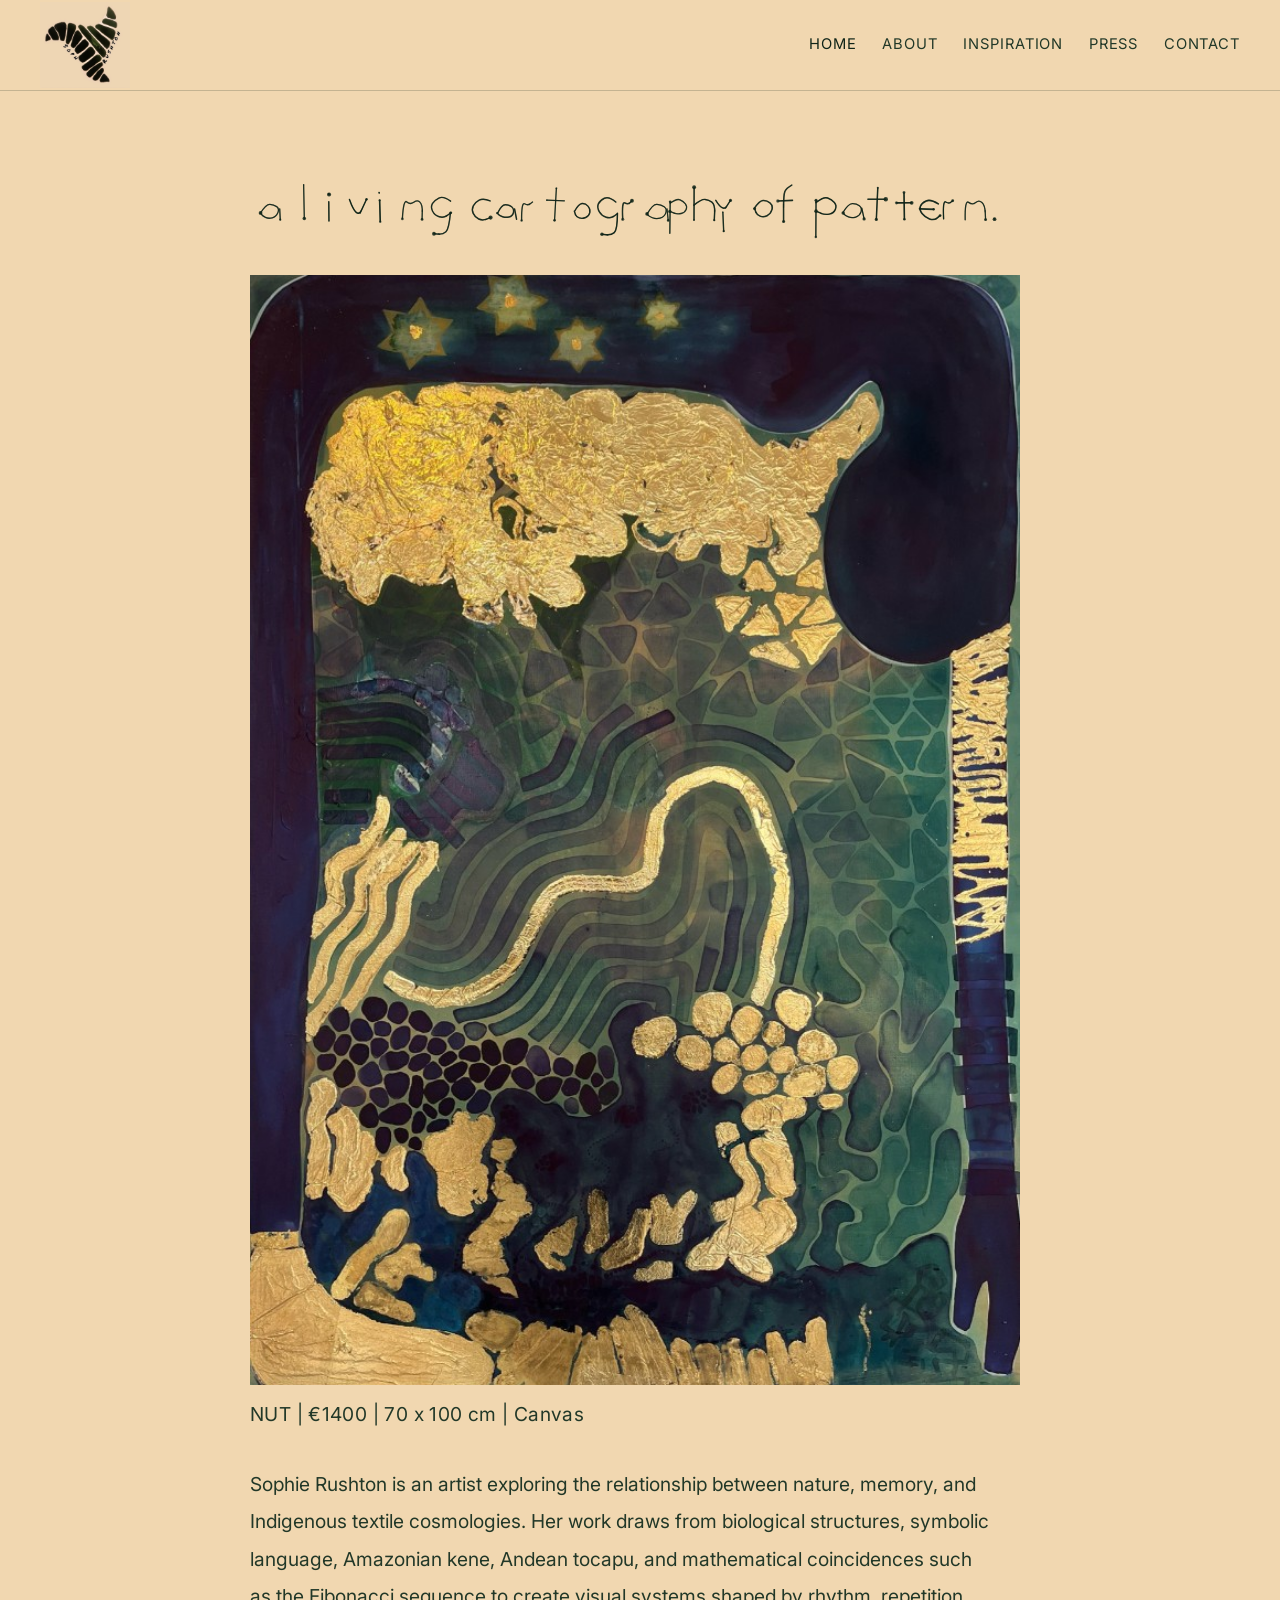
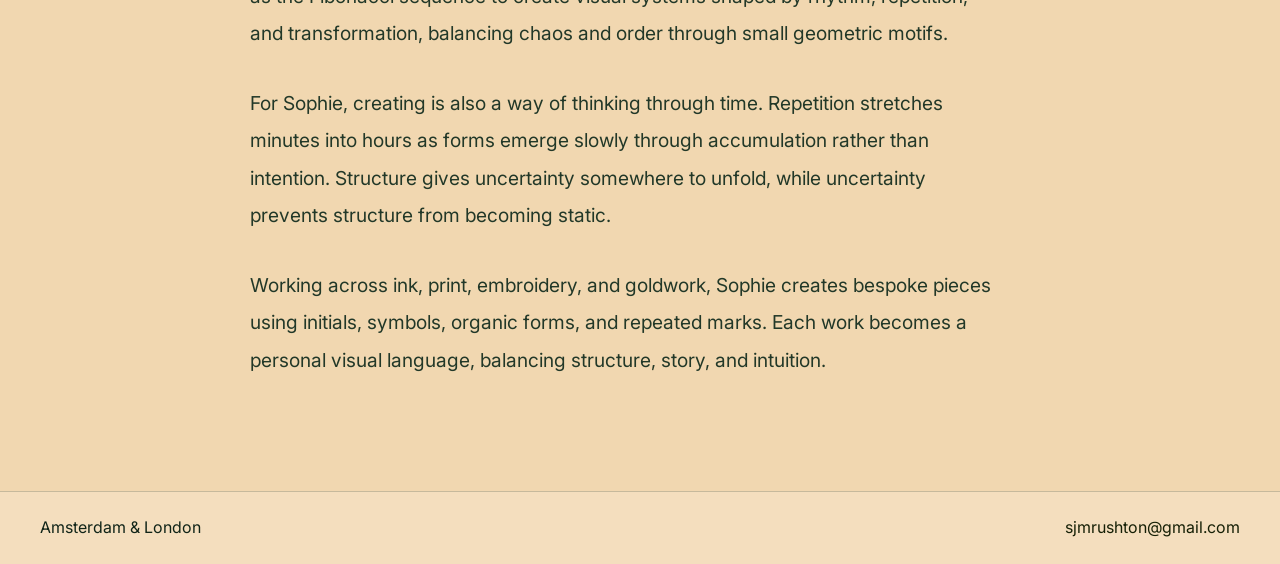
==== commit f0c1235d: "Update about page and add inspiration page" ====
--- a/index.html
+++ b/index.html
@@ -3,8 +3,8 @@
 <head>
     <meta charset="UTF-8">
     <meta name="viewport" content="width=device-width, initial-scale=1.0">
-    <meta name="description" content="Soph Rushton creates bespoke, nature-led pattern systems and textile artworks from studios in Amsterdam and London.">
-    <title>Soph Rushton | Pattern Design Studio</title>
+    <meta name="description" content="Sophie Rushton creates bespoke, nature-led pattern systems and textile artworks from studios in Amsterdam and London.">
+    <title>Sophie Rushton | Pattern Design Studio</title>
     <link rel="preconnect" href="https://fonts.googleapis.com">
     <link rel="preconnect" href="https://fonts.gstatic.com" crossorigin>
     <link href="https://fonts.googleapis.com/css2?family=Inter:wght@400;500;600&family=Playfair+Display:wght@500;700&display=swap" rel="stylesheet">
@@ -14,7 +14,7 @@
     <header class="site-header">
         <div class="container nav-wrap">
             <a class="brand" href="index.html" aria-label="Home">
-                <img src="assets/logo.png" alt="Soph Rushton logo">
+                <img src="assets/logo.png" alt="Sophie Rushton logo">
             </a>
             <button class="menu-toggle" aria-expanded="false" aria-controls="primary-nav" aria-label="Toggle menu">
                 <span></span>
@@ -24,6 +24,7 @@
             <nav id="primary-nav" class="site-nav" aria-label="Primary">
                 <a href="index.html" aria-current="page">Home</a>
                 <a href="about.html">About</a>
+                <a href="inspiration.html">Inspiration</a>
                 <a href="press.html">Press</a>
                 <a href="contact.html">Contact</a>
             </nav>
@@ -40,18 +41,18 @@
                 <figure class="home-artwork">
                     <img src="assets/artwork.png" alt="Mixed media artwork in deep green and gold tones">
                 </figure>
-                <p class="home-artwork-price">EUR 1400</p>
+                <p class="home-artwork-price">NUT | €1400 | 70 x 100 cm | Canvas</p>
 
                 <p>
-                    Soph Rushton is an artist exploring the relationship between nature, memory, and Indigenous textile cosmologies. Her work draws from biological structures, symbolic language, Amazonian kene, Andean tocapu, and mathematical coincidences such as the Fibonacci sequence to create visual systems shaped by rhythm, repetition, and transformation, balancing chaos and order through small geometric motifs.
+                    Sophie Rushton is an artist exploring the relationship between nature, memory, and Indigenous textile cosmologies. Her work draws from biological structures, symbolic language, Amazonian kene, Andean tocapu, and mathematical coincidences such as the Fibonacci sequence to create visual systems shaped by rhythm, repetition, and transformation, balancing chaos and order through small geometric motifs.
                 </p>
 
                 <p>
-                    For Soph, creating is also a way of thinking through time. Repetition stretches minutes into hours as forms emerge slowly through accumulation rather than intention. Structure gives uncertainty somewhere to unfold, while uncertainty prevents structure from becoming static.
+                    For Sophie, creating is also a way of thinking through time. Repetition stretches minutes into hours as forms emerge slowly through accumulation rather than intention. Structure gives uncertainty somewhere to unfold, while uncertainty prevents structure from becoming static.
                 </p>
 
                 <p>
-                    Working across ink, print, embroidery, and goldwork, Soph creates bespoke pieces using initials, symbols, organic forms, and repeated marks. Each work becomes a personal visual language, balancing structure, story, and intuition.
+                    Working across ink, print, embroidery, and goldwork, Sophie creates bespoke pieces using initials, symbols, organic forms, and repeated marks. Each work becomes a personal visual language, balancing structure, story, and intuition.
                 </p>
 
             </div>
--- a/styles.css
+++ b/styles.css
@@ -1373,7 +1373,7 @@
 }
 
 .home-artwork {
-    margin: 0 0 3rem;
+    margin: 0 0 1.5rem;
     overflow: hidden;
 }
 
@@ -1387,7 +1387,7 @@
 }
 
 .home-artwork-price {
-    margin-top: -1.6rem;
+    margin-top: -0.8rem;
     margin-bottom: 2rem;
     font-size: 0.9rem;
     line-height: 1.6;
@@ -1455,6 +1455,58 @@
     height: auto;
     display: block;
     object-fit: contain;
+}
+
+.about-intro-grid {
+    display: grid;
+    grid-template-columns: minmax(0, 1.2fr) minmax(0, 0.9fr);
+    align-items: stretch;
+    gap: 1.5rem;
+    margin-bottom: 1.65rem;
+}
+
+.about-intro-grid > p {
+    margin-bottom: 0;
+    max-width: 66ch;
+}
+
+.about-side-image {
+    margin: 0;
+    height: 100%;
+    display: flex;
+    justify-content: center;
+}
+
+.about-side-image img {
+    width: auto;
+    max-width: 100%;
+    height: 100%;
+    display: block;
+    object-fit: contain;
+}
+
+.inspiration-prose {
+    max-width: 860px;
+}
+
+.inspiration-feature-image {
+    margin: 0 0 2.5rem;
+}
+
+.inspiration-feature-image a {
+    display: inline-block;
+    text-decoration: none;
+}
+
+.inspiration-feature-image img {
+    width: min(100%, 760px);
+    height: auto;
+    display: block;
+    object-fit: contain;
+}
+
+.inspiration-prose p {
+    max-width: 72ch;
 }
 
 .press-prose {
@@ -1687,6 +1739,31 @@
         width: min(100%, 280px);
     }
 
+    .about-intro-grid {
+        grid-template-columns: 1fr;
+        gap: 1.2rem;
+        margin-bottom: 1.65rem;
+    }
+
+    .about-side-image {
+        height: auto;
+    }
+
+    .about-side-image img {
+        width: min(100%, 420px);
+        height: auto;
+        margin: 0 auto;
+    }
+
+    .inspiration-feature-image {
+        margin-bottom: 2rem;
+    }
+
+    .inspiration-feature-image img {
+        width: 100%;
+        max-width: 100%;
+    }
+
     h1,
     .page-title {
         font-size: clamp(2.45rem, 11vw, 3.6rem);
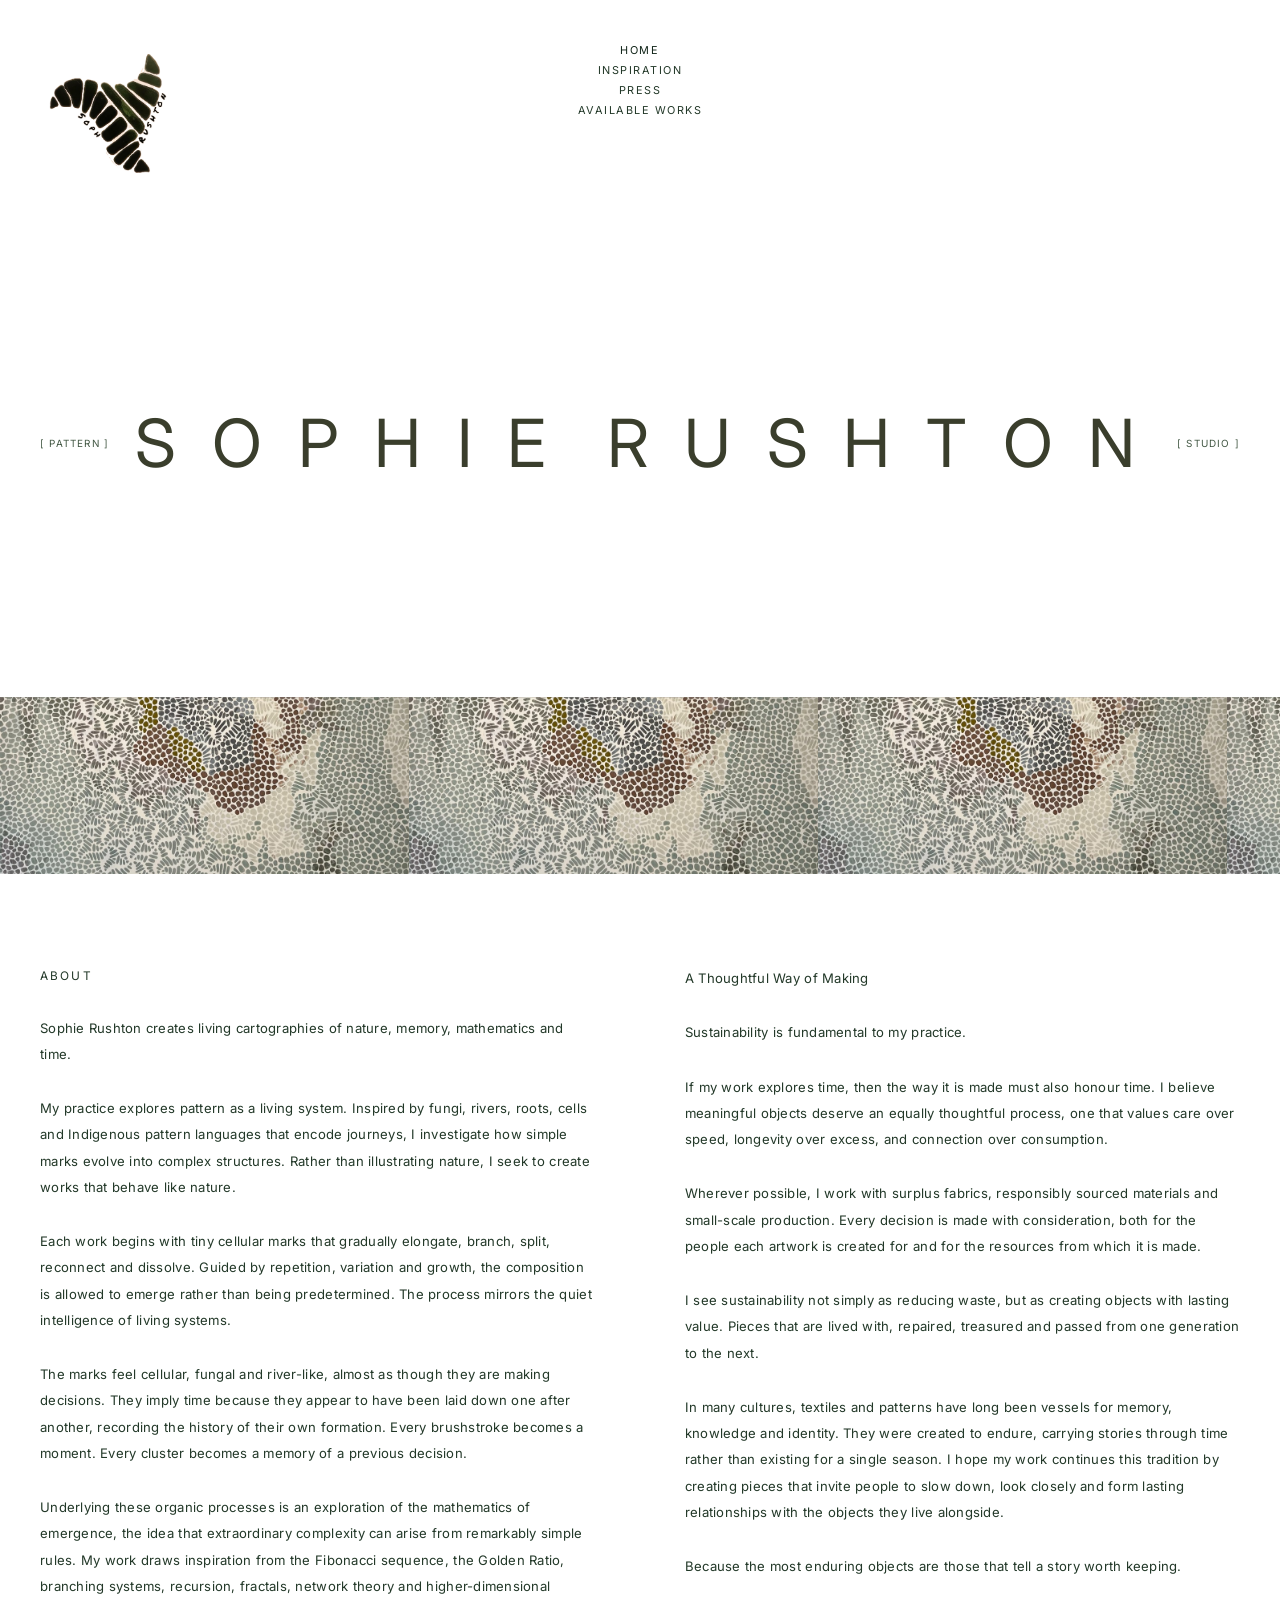
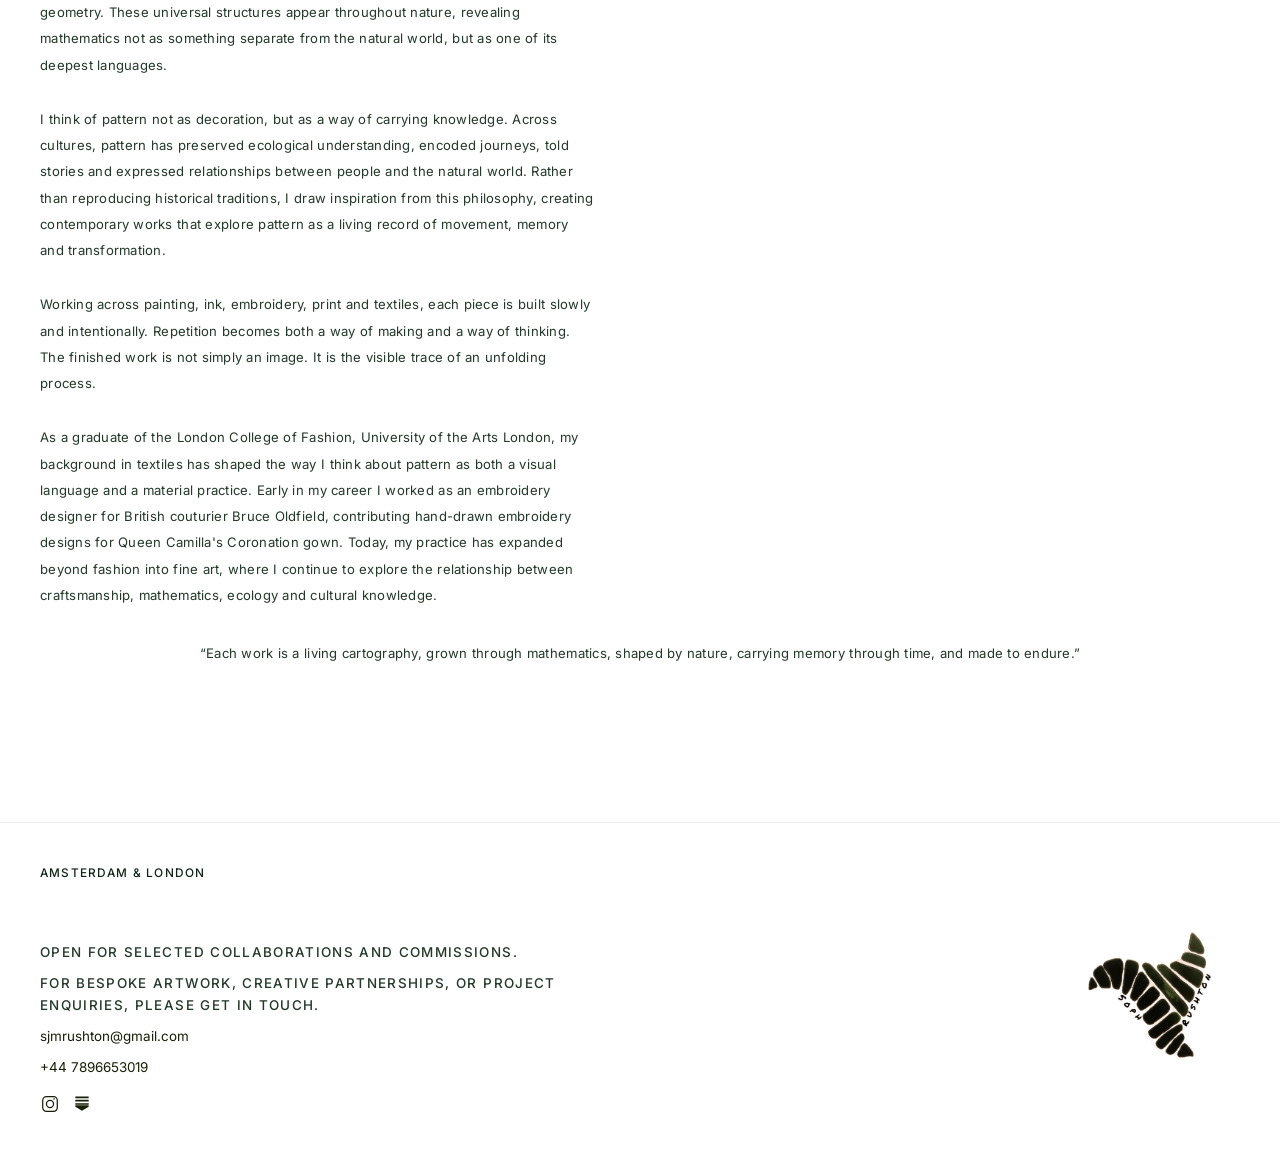
==== commit 6548a50c: "style: improve About page typography and add updated SVG assets" ====
--- a/index.html
+++ b/index.html
@@ -7,65 +7,110 @@
     <title>Sophie Rushton | Pattern Design Studio</title>
     <link rel="preconnect" href="https://fonts.googleapis.com">
     <link rel="preconnect" href="https://fonts.gstatic.com" crossorigin>
-    <link href="https://fonts.googleapis.com/css2?family=Inter:wght@400;500;600&family=Playfair+Display:wght@500;700&display=swap" rel="stylesheet">
+    <link href="https://fonts.googleapis.com/css2?family=Cormorant+Garamond:ital,wght@0,300;0,400&family=Inter:wght@400;500;600&family=Playfair+Display:wght@500;700&display=swap" rel="stylesheet">
     <link rel="stylesheet" href="styles.css">
 </head>
-<body>
-    <header class="site-header">
-        <div class="container nav-wrap">
-            <a class="brand" href="index.html" aria-label="Home">
-                <img src="assets/logo.png" alt="Sophie Rushton logo">
-            </a>
-            <button class="menu-toggle" aria-expanded="false" aria-controls="primary-nav" aria-label="Toggle menu">
-                <span></span>
-                <span></span>
-                <span></span>
-            </button>
-            <nav id="primary-nav" class="site-nav" aria-label="Primary">
-                <a href="index.html" aria-current="page">Home</a>
-                <a href="about.html">About</a>
-                <a href="inspiration.html">Inspiration</a>
-                <a href="press.html">Press</a>
-                <a href="contact.html">Contact</a>
-            </nav>
-        </div>
+<body class="home-page">
+    <header class="home-header">
+        <a class="brand home-brand" href="index.html" aria-label="Home">
+            <img src="assets/logo-signature.png" alt="Sophie Rushton logo">
+        </a>
+
+        <nav id="primary-nav" class="home-nav site-nav" aria-label="Primary">
+            <a href="index.html" aria-current="page">Home</a>
+            <a href="inspiration.html">Inspiration</a>
+            <a href="press.html">Press</a>
+            <a href="available-works.html">Available Works</a>
+        </nav>
+
+        <button class="menu-toggle home-menu-toggle" aria-expanded="false" aria-controls="primary-nav" aria-label="Toggle menu">
+            <span></span>
+            <span></span>
+            <span></span>
+        </button>
     </header>
 
     <main>
-        <section class="hero">
-            <div class="container home-editorial">
-                <h1 class="home-main-headline title-artwork">
-                    <img src="assets/titles/home-title.svg" alt="A living cartography of pattern.">
-                </h1>
+        <section class="home-hero" aria-labelledby="home-headline">
+            <p class="home-hero__aside home-hero__aside--left">[ Pattern ]</p>
+            <h1 id="home-headline" class="home-hero__title home-ui-typography">
+                <span class="home-hero__title-part">S O P H I E</span>
+                <span class="home-hero__title-part">R U S H T O N</span>
+            </h1>
+            <p class="home-hero__aside home-hero__aside--right">[ Studio ]</p>
+        </section>
 
-                <figure class="home-artwork">
-                    <img src="assets/artwork.png" alt="Mixed media artwork in deep green and gold tones">
-                </figure>
-                <p class="home-artwork-price">NUT | €1400 | 70 x 100 cm | Canvas</p>
+        <section class="home-hero-art" aria-hidden="true">
+            <div class="home-hero-art__frame" id="homeHeroArtFrame">
+                <div class="home-hero-art__strip">
+                    <img class="home-hero-art__tile" src="assets/hero-artwork-landscape.png" alt="" width="1024" height="441" decoding="async" fetchpriority="high">
+                </div>
+            </div>
+        </section>
 
-                <p>
-                    Sophie Rushton is an artist exploring the relationship between nature, memory, and Indigenous textile cosmologies. Her work draws from biological structures, symbolic language, Amazonian kene, Andean tocapu, and mathematical coincidences such as the Fibonacci sequence to create visual systems shaped by rhythm, repetition, and transformation, balancing chaos and order through small geometric motifs.
-                </p>
-
-                <p>
-                    For Sophie, creating is also a way of thinking through time. Repetition stretches minutes into hours as forms emerge slowly through accumulation rather than intention. Structure gives uncertainty somewhere to unfold, while uncertainty prevents structure from becoming static.
-                </p>
-
-                <p>
-                    Working across ink, print, embroidery, and goldwork, Sophie creates bespoke pieces using initials, symbols, organic forms, and repeated marks. Each work becomes a personal visual language, balancing structure, story, and intuition.
-                </p>
-
+        <section class="home-about" aria-labelledby="home-about-heading">
+            <div class="container">
+                <div class="home-about__content">
+                    <div class="home-about__columns">
+                        <div class="home-about__column prose">
+                            <p class="eyebrow" id="home-about-heading">About</p>
+                            <p>Sophie Rushton creates living cartographies of nature, memory, mathematics and time.</p>
+                            <p>My practice explores pattern as a living system. Inspired by fungi, rivers, roots, cells and Indigenous pattern languages that encode journeys, I investigate how simple marks evolve into complex structures. Rather than illustrating nature, I seek to create works that behave like nature.</p>
+                            <p>Each work begins with tiny cellular marks that gradually elongate, branch, split, reconnect and dissolve. Guided by repetition, variation and growth, the composition is allowed to emerge rather than being predetermined. The process mirrors the quiet intelligence of living systems.</p>
+                            <p>The marks feel cellular, fungal and river-like, almost as though they are making decisions. They imply time because they appear to have been laid down one after another, recording the history of their own formation. Every brushstroke becomes a moment. Every cluster becomes a memory of a previous decision.</p>
+                            <p>Underlying these organic processes is an exploration of the mathematics of emergence, the idea that extraordinary complexity can arise from remarkably simple rules. My work draws inspiration from the Fibonacci sequence, the Golden Ratio, branching systems, recursion, fractals, network theory and higher-dimensional geometry. These universal structures appear throughout nature, revealing mathematics not as something separate from the natural world, but as one of its deepest languages.</p>
+                            <p>I think of pattern not as decoration, but as a way of carrying knowledge. Across cultures, pattern has preserved ecological understanding, encoded journeys, told stories and expressed relationships between people and the natural world. Rather than reproducing historical traditions, I draw inspiration from this philosophy, creating contemporary works that explore pattern as a living record of movement, memory and transformation.</p>
+                            <p>Working across painting, ink, embroidery, print and textiles, each piece is built slowly and intentionally. Repetition becomes both a way of making and a way of thinking. The finished work is not simply an image. It is the visible trace of an unfolding process.</p>
+                            <p>As a graduate of the London College of Fashion, University of the Arts London, my background in textiles has shaped the way I think about pattern as both a visual language and a material practice. Early in my career I worked as an embroidery designer for British couturier Bruce Oldfield, contributing hand-drawn embroidery designs for Queen Camilla's Coronation gown. Today, my practice has expanded beyond fashion into fine art, where I continue to explore the relationship between craftsmanship, mathematics, ecology and cultural knowledge.</p>
+                        </div>
+                        <div class="home-about__column prose">
+                            <p>A Thoughtful Way of Making</p>
+                            <p>Sustainability is fundamental to my practice.</p>
+                            <p>If my work explores time, then the way it is made must also honour time. I believe meaningful objects deserve an equally thoughtful process, one that values care over speed, longevity over excess, and connection over consumption.</p>
+                            <p>Wherever possible, I work with surplus fabrics, responsibly sourced materials and small-scale production. Every decision is made with consideration, both for the people each artwork is created for and for the resources from which it is made.</p>
+                            <p>I see sustainability not simply as reducing waste, but as creating objects with lasting value. Pieces that are lived with, repaired, treasured and passed from one generation to the next.</p>
+                            <p>In many cultures, textiles and patterns have long been vessels for memory, knowledge and identity. They were created to endure, carrying stories through time rather than existing for a single season. I hope my work continues this tradition by creating pieces that invite people to slow down, look closely and form lasting relationships with the objects they live alongside.</p>
+                            <p>Because the most enduring objects are those that tell a story worth keeping.</p>
+                        </div>
+                    </div>
+                    <p class="home-about__closing">&ldquo;Each work is a living cartography, grown through mathematics, shaped by nature, carrying memory through time, and made to endure.&rdquo;</p>
+                </div>
             </div>
         </section>
     </main>
 
-    <footer class="site-footer">
+    <footer class="site-footer home-footer">
         <div class="container footer-wrap">
-            <p>Amsterdam & London</p>
-            <a class="email-link" href="mailto:sjmrushton@gmail.com">sjmrushton@gmail.com</a>
+            <div class="footer-columns">
+                <div class="footer-content">
+                    <p class="footer-location">AMSTERDAM & LONDON</p>
+                    <div class="footer-contact" aria-label="Contact">
+                <p class="footer-contact__lead">OPEN FOR SELECTED COLLABORATIONS AND COMMISSIONS.</p>
+                <p class="footer-contact__text">FOR BESPOKE ARTWORK, CREATIVE PARTNERSHIPS, OR PROJECT ENQUIRIES, PLEASE GET IN TOUCH.</p>
+                <p><a class="email-link" href="mailto:sjmrushton@gmail.com">sjmrushton@gmail.com</a></p>
+                <p><a class="footer-contact__phone" href="tel:+447896653019">+44 7896653019</a></p>
+                <div class="footer-contact__icons">
+                    <a class="instagram-icon-link" href="https://www.instagram.com/sophrushtonart/?igsh=dzE1a2Z4eHlkZGw3&utm_source=qr#" target="_blank" rel="noopener noreferrer" aria-label="Instagram">
+                        <svg viewBox="0 0 24 24" aria-hidden="true" focusable="false">
+                            <path d="M7.75 2.5h8.5a5.25 5.25 0 0 1 5.25 5.25v8.5a5.25 5.25 0 0 1-5.25 5.25h-8.5a5.25 5.25 0 0 1-5.25-5.25v-8.5A5.25 5.25 0 0 1 7.75 2.5Zm0 1.5A3.75 3.75 0 0 0 4 7.75v8.5A3.75 3.75 0 0 0 7.75 20h8.5A3.75 3.75 0 0 0 20 16.25v-8.5A3.75 3.75 0 0 0 16.25 4h-8.5Zm9.1 1.15a.95.95 0 1 1 0 1.9.95.95 0 0 1 0-1.9ZM12 7a5 5 0 1 1 0 10 5 5 0 0 1 0-10Zm0 1.5a3.5 3.5 0 1 0 0 7 3.5 3.5 0 0 0 0-7Z"/>
+                        </svg>
+                    </a>
+                    <a class="instagram-icon-link" href="https://substack.com/@sophierushton" target="_blank" rel="noopener noreferrer" aria-label="Substack">
+                        <svg viewBox="0 0 24 24" aria-hidden="true" focusable="false">
+                            <path d="M4 3h16v2H4V3Zm0 4h16v2H4V7Zm0 4h16v2H4v-2Zm0 4.25 8 4.75 8-4.75V13.5H4v1.75Z"/>
+                        </svg>
+                    </a>
+                </div>
+                </div>
+                </div>
+                <a class="footer-brand" href="index.html" aria-label="Home">
+                    <img src="assets/logo-signature.png" alt="Sophie Rushton" width="846" height="786" decoding="async" loading="lazy">
+                </a>
+            </div>
         </div>
     </footer>
 
     <script src="script.js"></script>
+    <script src="home-art.js"></script>
 </body>
 </html>
--- a/styles.css
+++ b/styles.css
@@ -1678,23 +1678,913 @@
 .site-footer {
     border-top: 1px solid var(--border-subtle);
     background: rgba(255, 255, 255, 0.18);
-    padding: 1.4rem 0;
+    padding: clamp(1.75rem, 4vw, 2.5rem) 0 clamp(2.25rem, 5vw, 3.25rem);
 }
 
 .footer-wrap {
+    width: 100%;
+}
+
+.footer-columns {
     display: flex;
     justify-content: space-between;
-    gap: 1rem;
-    flex-wrap: wrap;
+    align-items: center;
+    gap: clamp(2rem, 6vw, 5rem);
+    width: 100%;
+}
+
+.footer-content {
+    flex: 1 1 auto;
+    min-width: 0;
+}
+
+.footer-location {
+    margin: 0;
+    font-family: 'Inter', sans-serif;
+    font-size: clamp(0.74rem, 0.92vw, 0.84rem);
+    font-weight: 500;
+    line-height: 1.85;
+    letter-spacing: 0.1em;
+    color: var(--text-dark);
+}
+
+.footer-contact {
+    margin-top: clamp(2rem, 5vw, 3.5rem);
+    max-width: 34rem;
+}
+
+.footer-contact p {
+    margin: 0 0 0.55rem;
+    font-family: 'Inter', sans-serif;
+    font-size: 0.84rem;
+    line-height: 1.65;
+    color: var(--text-medium);
+}
+
+.footer-contact__lead,
+.footer-contact__text {
+    font-size: clamp(0.68rem, 0.82vw, 0.76rem);
+    font-weight: 500;
+    line-height: 1.85;
+    letter-spacing: 0.1em;
+    color: var(--text-dark);
+}
+
+.footer-brand {
+    flex: 0 0 auto;
+    display: block;
+    line-height: 0;
+    text-decoration: none;
+    padding: 0.35rem;
+}
+
+.footer-brand img {
+    display: block;
+    width: auto;
+    height: auto;
+    max-height: clamp(6.75rem, 15vw, 9.25rem);
+    max-width: min(9.75rem, 30vw);
+    object-fit: contain;
+}
+
+@media (max-width: 768px) {
+    .footer-columns {
+        flex-direction: column;
+        align-items: flex-start;
+    }
+
+    .footer-brand {
+        align-self: center;
+        margin-top: clamp(2.5rem, 8vw, 3.75rem);
+        padding: 0.5rem;
+    }
+
+    .footer-brand img {
+        max-height: clamp(5.75rem, 22vw, 7.5rem);
+        max-width: min(8.5rem, 62vw);
+    }
+}
+
+.footer-contact__phone {
+    color: #162006;
+    text-decoration: none;
+}
+
+.footer-contact__phone:hover {
+    color: #102418;
+}
+
+.footer-contact__icons {
+    display: inline-flex;
+    align-items: center;
+    gap: 0.75rem;
+    margin-top: 0.4rem;
+}
+
+.footer-contact__icons .instagram-icon-link svg {
+    width: 20px;
+    height: 20px;
 }
 
 .footer-wrap a {
     color: #162006;
+}
+
+/* Homepage */
+.home-page,
+.interior-page {
+    --home-ui-font-family: 'Inter', sans-serif;
+    --home-ui-font-weight: 400;
+    --home-ui-font-style: normal;
+    --home-ui-letter-spacing: 0.14em;
+    --home-ui-text-transform: uppercase;
+    --home-ui-line-height: 1.55;
+    --home-ui-font-size: 0.68rem;
+    --home-ui-font-size-title: clamp(2.35rem, 5.6vw, 4.15rem);
+}
+
+.home-page {
+    background-color: #ffffff;
+    --home-title-color: #3A3E2C;
+}
+
+.home-page .site-footer,
+.home-footer {
+    background: #ffffff;
+    border-top-color: rgba(16, 36, 24, 0.08);
+}
+
+.home-header {
+    display: grid;
+    grid-template-columns: minmax(0, 1fr) auto minmax(0, 1fr);
+    align-items: start;
+    gap: 1.5rem;
+    padding: clamp(1.75rem, 4vw, 2.5rem) clamp(1.5rem, 4vw, 2.5rem) 0;
+    background: #ffffff;
+    position: relative;
+    z-index: 100;
+}
+
+.brand-mark {
+    text-decoration: none;
+    justify-self: start;
+}
+
+.home-brand {
+    text-decoration: none;
+    justify-self: start;
+    display: inline-flex;
+    align-items: flex-start;
+    padding: 0.15rem 0;
+}
+
+.home-brand img {
+    display: block;
+    width: auto;
+    height: auto;
+    max-width: min(148px, 22vw);
+    object-fit: contain;
+}
+
+.brand-mark__frame {
+    display: flex;
+    align-items: center;
+    justify-content: center;
+    width: 76px;
+    height: 76px;
+    background-color: var(--cream);
+    padding: 0.85rem;
+    flex-shrink: 0;
+}
+
+.brand-mark__frame img {
+    display: block;
+    width: auto;
+    max-width: 100%;
+    max-height: 100%;
+    height: auto;
+}
+
+.home-nav {
+    justify-self: center;
+    display: flex;
+    flex-direction: column;
+    align-items: center;
+    gap: 0.2rem;
+    margin: 0;
+    padding-top: 0.15rem;
+}
+
+.home-ui-typography,
+.home-nav a {
+    font-family: var(--home-ui-font-family);
+    font-weight: var(--home-ui-font-weight);
+    font-style: var(--home-ui-font-style);
+    letter-spacing: var(--home-ui-letter-spacing);
+    text-transform: var(--home-ui-text-transform);
+    line-height: var(--home-ui-line-height);
+}
+
+.home-nav a {
+    color: var(--text-medium);
+    text-decoration: none;
+    font-size: var(--home-ui-font-size);
+    white-space: nowrap;
+}
+
+.home-nav a[aria-current="page"],
+.home-nav a:hover {
+    color: var(--text-dark);
+    text-decoration: none;
+}
+
+.home-menu-toggle {
+    justify-self: end;
+    visibility: hidden;
+    pointer-events: none;
+}
+
+.home-hero {
+    position: relative;
+    display: grid;
+    grid-template-columns: 1fr auto 1fr;
+    align-items: center;
+    min-height: clamp(42vh, 52vw, 58vh);
+    padding: clamp(2rem, 5vw, 4rem) clamp(1.5rem, 4vw, 2.5rem);
+    background: #ffffff;
+}
+
+.home-hero__title {
+    grid-column: 2;
+    grid-row: 1;
+    display: flex;
+    justify-content: center;
+    align-items: center;
+    flex-wrap: wrap;
+    gap: 0 clamp(1.75rem, 5vw, 3.25rem);
+    margin: 0;
+    padding: 0 clamp(0.5rem, 2vw, 1.5rem);
+    text-align: center;
+    color: var(--home-title-color);
+}
+
+.home-page .home-hero__title.home-ui-typography {
+    font-size: var(--home-ui-font-size-title);
+    opacity: 0;
+    animation: home-hero-title-reveal 3s ease-out forwards;
+}
+
+.home-hero__title-part {
+    display: inline-block;
+    white-space: nowrap;
+}
+
+@keyframes home-hero-title-reveal {
+    from {
+        opacity: 0;
+        transform: translateY(10px);
+    }
+
+    to {
+        opacity: 1;
+        transform: translateY(0);
+    }
+}
+
+@media (prefers-reduced-motion: reduce) {
+    .home-page .home-hero__title.home-ui-typography {
+        animation: none;
+        opacity: 1;
+        transform: none;
+    }
+}
+
+.home-hero__aside {
+    font-family: 'Inter', sans-serif;
+    font-size: 0.62rem;
+    font-weight: 400;
+    letter-spacing: 0.12em;
+    text-transform: uppercase;
+    color: var(--text-light);
+    margin: 0;
+    align-self: center;
+}
+
+.home-hero__aside--left {
+    grid-column: 1;
+    grid-row: 1;
+    justify-self: start;
+}
+
+.home-hero__aside--right {
+    grid-column: 3;
+    grid-row: 1;
+    justify-self: end;
+}
+
+.home-hero-art {
+    --hero-art-banner-h: clamp(240px, 19.2vw, 298px);
+    --hero-art-grow-up: calc(var(--hero-art-banner-h) / 6);
+    width: 100%;
+    margin-top: calc(-1 * var(--hero-art-grow-up));
+    overflow: hidden;
+    background: #ffffff;
+}
+
+.home-hero-art__frame {
+    width: 100%;
+    height: var(--hero-art-banner-h);
+    overflow: hidden;
+    position: relative;
+    will-change: opacity;
+    background: #ffffff;
+}
+
+.home-hero-art__strip {
+    display: flex;
+    flex-wrap: nowrap;
+    align-items: center;
+    height: 100%;
+    width: max-content;
+    margin: 0;
+    padding: 0;
+    gap: 0;
+    will-change: transform;
+    animation: home-hero-art-drift 75s linear infinite;
+}
+
+.home-hero-art__tile {
+    display: block;
+    flex: 0 0 auto;
+    aspect-ratio: 1024 / 441;
+    margin: 0;
+    padding: 0;
+    border: 0;
+    vertical-align: top;
+    user-select: none;
+    pointer-events: none;
+    image-rendering: auto;
+    -webkit-backface-visibility: hidden;
+    backface-visibility: hidden;
+}
+
+.home-hero-art__tile + .home-hero-art__tile {
+    margin-left: -2px;
+}
+
+@keyframes home-hero-art-drift {
+    from {
+        transform: translate3d(0, 0, 0);
+    }
+
+    to {
+        transform: translate3d(calc(-1 * var(--hero-art-tile-width, 0px)), 0, 0);
+    }
+}
+
+@media (prefers-reduced-motion: reduce) {
+    .home-hero-art__strip {
+        animation: none;
+    }
+}
+
+.home-about {
+    padding: clamp(2rem, 5vw, 3.5rem) 0 clamp(5rem, 10vw, 8rem);
+    background: #ffffff;
+    --about-body-font: 'Inter', sans-serif;
+    --about-body-size: clamp(0.82rem, 1vw, 0.88rem);
+    --about-body-weight: 400;
+    --about-body-lh: 2;
+    --about-body-ls: 0.02em;
+    --about-body-color: var(--text-medium);
+    --about-body-gap: 1.75rem;
+}
+
+.home-about .container {
+    max-width: 1480px;
+}
+
+.home-about__content {
+    max-width: none;
+    margin: 0;
+}
+
+.home-about__columns {
+    display: grid;
+    grid-template-columns: repeat(2, minmax(0, 1fr));
+    gap: clamp(2.5rem, 7vw, 6rem);
+    align-items: start;
+}
+
+.home-page .home-about .prose p:not(.eyebrow),
+.home-page .home-about .home-about__closing {
+    font-family: var(--about-body-font);
+    font-size: var(--about-body-size);
+    font-weight: var(--about-body-weight);
+    font-style: normal;
+    line-height: var(--about-body-lh);
+    letter-spacing: var(--about-body-ls);
+    color: var(--about-body-color);
+    max-width: none;
+    margin: 0 0 var(--about-body-gap);
+}
+
+.home-page .home-about .prose p:not(.eyebrow):last-child {
+    margin-bottom: 0;
+}
+
+.home-about__closing {
+    margin: clamp(3.5rem, 7vw, 5rem) auto 0;
+    padding: clamp(1.5rem, 3vw, 2rem) 0 0;
+    text-align: center;
+    max-width: 40rem;
+}
+
+/* Interior pages — share Home design language */
+.interior-page {
+    background-color: #ffffff;
+    --home-title-color: #3A3E2C;
+}
+
+.interior-page .site-footer,
+.interior-page .home-footer {
+    background: #ffffff;
+    border-top-color: rgba(16, 36, 24, 0.08);
+}
+
+.interior-content {
+    padding: clamp(2rem, 5vw, 3.5rem) 0 clamp(5rem, 10vw, 8rem);
+    background: #ffffff;
+}
+
+.interior-content__inner {
+    max-width: 780px;
+    margin: 0;
+}
+
+.interior-content__inner--wide {
+    max-width: 860px;
+}
+
+.interior-page .interior-content .prose p {
+    max-width: none;
+    line-height: 2;
+    margin-bottom: 1.85rem;
+}
+
+.interior-page .interior-content .prose p:last-child {
+    margin-bottom: 0;
+}
+
+.interior-page .available-works-main {
+    background: #ffffff;
+}
+
+.interior-page .available-works-intro {
+    padding: 0;
+    background: #ffffff;
+}
+
+.interior-page .available-works-heading {
+    font-family: 'Cormorant Garamond', serif;
+    font-size: clamp(1.4rem, 3.6vw, 2.85rem);
+    font-weight: 300;
+    font-style: normal;
+    line-height: 1.35;
+    letter-spacing: 0.48em;
+    text-transform: uppercase;
+    color: var(--home-title-color);
+    margin-bottom: 2.25rem;
+    max-width: none;
+}
+
+.interior-page .available-works-lead {
+    font-family: 'Inter', sans-serif;
+    font-size: clamp(0.82rem, 1.05vw, 0.92rem);
+    font-weight: 500;
+    line-height: 1.85;
+    letter-spacing: 0.1em;
+    text-transform: uppercase;
+    color: var(--text-dark);
+    max-width: none;
+}
+
+.interior-page .available-works-list {
+    background: #ffffff;
+    padding-bottom: clamp(5rem, 10vw, 8rem);
+}
+
+.interior-page .available-works-artwork {
+    border-top: 1px solid rgba(16, 36, 24, 0.08);
+    padding: clamp(3rem, 6vw, 4.5rem) 0;
+}
+
+.interior-page .available-works-artwork:first-child {
+    border-top: none;
+    padding-top: 0;
+}
+
+.interior-page .available-works-artwork__title {
+    font-family: 'Inter', sans-serif;
+    font-size: clamp(0.74rem, 0.92vw, 0.84rem);
+    font-weight: 500;
+    line-height: 1.85;
+    letter-spacing: 0.1em;
+    text-transform: uppercase;
+    color: var(--text-dark);
+    margin-bottom: 1.5rem;
+    max-width: none;
+}
+
+.interior-page .available-works-artwork__description {
+    font-family: 'Inter', sans-serif;
+    font-size: 0.84rem;
+    line-height: 2;
+    color: var(--text-medium);
+    max-width: none;
+    margin-bottom: 2rem;
+}
+
+.interior-page .available-works-artwork__meta {
+    border-top: 1px solid rgba(16, 36, 24, 0.08);
+}
+
+.interior-page .available-works-artwork__meta dt {
+    color: var(--text-light);
+}
+
+.interior-page .available-works-artwork__meta dd {
+    color: var(--text-dark);
+}
+
+.interior-page .press-publication a {
+    color: var(--text-dark);
+}
+
+@media (max-width: 820px) {
+    .interior-content {
+        padding-bottom: 4.5rem;
+    }
+}
+
+.home-gallery {
+    padding: clamp(1.5rem, 3vw, 2.5rem) 0 clamp(5rem, 10vw, 8rem);
+    background: #ffffff;
+}
+
+.home-gallery__header {
+    margin-bottom: clamp(2rem, 3.5vw, 3rem);
+}
+
+.home-gallery__label {
+    font-family: 'Inter', sans-serif;
+    font-size: 0.68rem;
+    font-weight: 500;
+    letter-spacing: 0.18em;
+    text-transform: uppercase;
+    color: var(--text-light);
+    margin: 0;
+}
+
+.home-grid {
+    display: grid;
+    grid-template-columns: repeat(4, minmax(0, 1fr));
+    gap: clamp(1.5rem, 2.5vw, 2rem);
+}
+
+.home-grid__item {
+    display: flex;
+    flex-direction: column;
+    gap: 1rem;
+}
+
+.home-grid__image {
+    margin: 0;
+}
+
+.home-grid__image img {
+    display: block;
+    width: 100%;
+    height: auto;
+    object-fit: contain;
+    transition: opacity 0.35s ease;
+}
+
+.home-grid__item:hover .home-grid__image img {
+    opacity: 0.9;
+}
+
+.home-grid__text {
+    display: flex;
+    flex-direction: column;
+    gap: 0.45rem;
+}
+
+.home-grid__category {
+    font-family: 'Inter', sans-serif;
+    font-size: 0.68rem;
+    font-weight: 400;
+    letter-spacing: 0.04em;
+    color: var(--text-light);
+    margin: 0;
+}
+
+.home-grid__title {
+    font-family: 'Playfair Display', serif;
+    font-size: clamp(1.15rem, 1.6vw, 1.45rem);
+    font-weight: 500;
+    line-height: 1.28;
+    color: var(--text-dark);
+    letter-spacing: -0.01em;
+    margin: 0;
+}
+
+.home-grid__excerpt {
+    font-family: 'Inter', sans-serif;
+    font-size: 0.8rem;
+    line-height: 1.65;
+    color: var(--text-medium);
+    margin: 0;
+}
+
+@media (max-width: 1100px) {
+    .home-grid {
+        grid-template-columns: repeat(2, minmax(0, 1fr));
+        gap: clamp(2.5rem, 5vw, 3.5rem) clamp(1.25rem, 2.5vw, 1.75rem);
+    }
 }
 
 @media (max-width: 900px) {
     .brand img {
         width: 76px;
+    }
+
+    .brand-mark__frame {
+        width: 68px;
+        height: 68px;
+        padding: 0.75rem;
+    }
+
+    .home-brand img {
+        max-width: min(120px, 34vw);
+    }
+}
+
+@media (max-width: 820px) {
+    .home-header {
+        grid-template-columns: 1fr auto;
+        padding-bottom: 0.5rem;
+    }
+
+    .home-menu-toggle {
+        visibility: visible;
+        pointer-events: auto;
+        display: flex;
+    }
+
+    .home-nav {
+        position: absolute;
+        left: 50%;
+        top: calc(100% + 0.5rem);
+        transform: translateX(-50%);
+        display: none;
+        flex-direction: column;
+        align-items: center;
+        width: min(220px, calc(100% - 2rem));
+        background: #ffffff;
+        border: 1px solid rgba(16, 36, 24, 0.12);
+        padding: 0.85rem 1rem;
+        border-radius: 8px;
+        gap: 0.35rem;
+    }
+
+    .home-nav.open {
+        display: flex;
+    }
+
+    .home-nav a {
+        font-size: var(--home-ui-font-size);
+    }
+
+    .home-page {
+        --home-ui-font-size: 0.72rem;
+        --home-ui-font-size-title: clamp(1.85rem, 6vw, 2.45rem);
+    }
+
+    .home-hero {
+        grid-template-columns: 1fr;
+        min-height: auto;
+        padding: clamp(3rem, 12vw, 5rem) 1.5rem clamp(2.5rem, 8vw, 4rem);
+    }
+
+    .home-hero__title {
+        grid-column: 1;
+        flex-direction: column;
+        gap: 0.75rem;
+    }
+
+    .home-hero__aside {
+        display: none;
+    }
+
+    .home-hero-art {
+        --hero-art-banner-h: clamp(216px, 50.4vw, 264px);
+    }
+
+    .home-about {
+        padding-bottom: 4.5rem;
+    }
+
+    .home-about__columns {
+        grid-template-columns: 1fr;
+        gap: clamp(2.5rem, 8vw, 3.5rem);
+    }
+}
+
+/* Available Works Page */
+:root {
+    --display-rouge: #631D19;
+}
+
+.available-works-page {
+    --aw-bg: #272F11;
+    --aw-text: #EDE6DA;
+    --aw-text-muted: rgba(237, 230, 218, 0.78);
+    --aw-text-subtle: rgba(237, 230, 218, 0.52);
+    --aw-border: rgba(255, 255, 255, 0.12);
+    background-color: var(--aw-bg);
+}
+
+.available-works-page .site-header {
+    background: var(--aw-bg);
+    border-bottom-color: var(--aw-border);
+}
+
+.available-works-page .site-nav a {
+    color: var(--aw-text-muted);
+}
+
+.available-works-page .site-nav a[aria-current="page"],
+.available-works-page .site-nav a:hover {
+    color: var(--aw-text);
+}
+
+.available-works-page .menu-toggle span {
+    background: var(--aw-text);
+}
+
+.available-works-page .site-footer {
+    background: var(--aw-bg);
+    border-top-color: var(--aw-border);
+}
+
+.available-works-page .footer-wrap p,
+.available-works-page .footer-wrap a,
+.available-works-page .footer-contact p,
+.available-works-page .footer-contact a {
+    color: var(--aw-text-muted);
+}
+
+.available-works-page .footer-wrap a:hover,
+.available-works-page .footer-contact a:hover {
+    color: var(--aw-text);
+}
+
+.available-works-page .footer-location,
+.available-works-page .footer-contact__lead,
+.available-works-page .footer-contact__text {
+    color: var(--aw-text);
+}
+
+.display-title {
+    font-family: 'Archivo Black', sans-serif;
+    font-weight: 400;
+    font-style: normal;
+    color: var(--display-rouge);
+    letter-spacing: -0.025em;
+    line-height: 0.92;
+    text-transform: none;
+    -webkit-font-smoothing: antialiased;
+}
+
+.available-works-main {
+    padding-bottom: 3rem;
+    background-color: var(--aw-bg);
+}
+
+.available-works-intro {
+    background-color: var(--aw-bg);
+    padding: clamp(3rem, 8vw, 5.5rem) 0 clamp(2.5rem, 6vw, 4.5rem);
+}
+
+.available-works-heading {
+    font-size: clamp(3.5rem, 12vw, 7.5rem);
+    margin-bottom: clamp(1.75rem, 4vw, 2.75rem);
+    max-width: 14ch;
+}
+
+.available-works-lead {
+    color: var(--aw-text-muted);
+    font-family: 'Inter', sans-serif;
+    font-size: clamp(0.88rem, 1.2vw, 0.95rem);
+    line-height: 1.75;
+    letter-spacing: 0.02em;
+    max-width: 46ch;
+}
+
+.available-works-list {
+    display: flex;
+    flex-direction: column;
+    background-color: var(--aw-bg);
+}
+
+.available-works-artwork {
+    display: grid;
+    grid-template-columns: minmax(0, 1.1fr) minmax(0, 0.9fr);
+    gap: clamp(2.5rem, 5vw, 5rem);
+    align-items: center;
+    padding: clamp(4rem, 8vw, 7rem) 0;
+    border-top: 1px solid var(--aw-border);
+}
+
+.available-works-artwork:first-child {
+    border-top: none;
+    padding-top: 0;
+}
+
+.available-works-artwork__image {
+    margin: 0;
+    padding: clamp(0.75rem, 2vw, 2rem);
+}
+
+.available-works-artwork__image img {
+    display: block;
+    width: 100%;
+    height: auto;
+    object-fit: contain;
+}
+
+.available-works-artwork__content {
+    padding: clamp(0.75rem, 2vw, 2rem) 0;
+}
+
+.available-works-artwork__title {
+    font-size: clamp(2.25rem, 5.5vw, 3.75rem);
+    margin-bottom: clamp(1.5rem, 3vw, 2.25rem);
+    max-width: 12ch;
+}
+
+.available-works-artwork__description {
+    color: var(--aw-text-muted);
+    font-family: 'Inter', sans-serif;
+    font-size: clamp(0.98rem, 1.3vw, 1.08rem);
+    line-height: 1.9;
+    max-width: 44ch;
+    margin-bottom: clamp(2rem, 4vw, 2.75rem);
+}
+
+.available-works-artwork__meta {
+    display: flex;
+    flex-wrap: wrap;
+    gap: 2rem 3.5rem;
+    padding-top: 1.5rem;
+    border-top: 1px solid var(--aw-border);
+}
+
+.available-works-artwork__meta-item {
+    display: grid;
+    gap: 0.35rem;
+}
+
+.available-works-artwork__meta dt {
+    font-family: 'Inter', sans-serif;
+    font-size: 0.68rem;
+    font-weight: 500;
+    letter-spacing: 0.14em;
+    text-transform: uppercase;
+    color: var(--aw-text-subtle);
+}
+
+.available-works-artwork__meta dd {
+    font-family: 'Inter', sans-serif;
+    font-size: 0.86rem;
+    font-weight: 400;
+    letter-spacing: 0.03em;
+    color: var(--aw-text);
+}
+
+.available-works-artwork--reverse .available-works-artwork__image {
+    order: 2;
+}
+
+.available-works-artwork--reverse .available-works-artwork__content {
+    order: 1;
+}
+
+@media (max-width: 1024px) {
+    .available-works-artwork {
+        gap: 2.5rem;
+        padding: 3rem 0;
     }
 }
 
@@ -1786,4 +2676,47 @@
         background-position: center top 18vh;
         opacity: 0.28;
     }
-}
+
+    .available-works-artwork,
+    .available-works-artwork--reverse {
+        grid-template-columns: 1fr;
+        gap: 2rem;
+        padding: 3rem 0;
+    }
+
+    .available-works-artwork__image,
+    .available-works-artwork__content,
+    .available-works-artwork--reverse .available-works-artwork__image,
+    .available-works-artwork--reverse .available-works-artwork__content {
+        order: unset;
+        padding: 0;
+    }
+
+    .available-works-artwork__image img {
+        width: 100%;
+        max-width: 100%;
+    }
+
+    .available-works-artwork__description {
+        max-width: none;
+    }
+
+    .available-works-heading {
+        font-size: clamp(3rem, 15vw, 5rem);
+        max-width: none;
+    }
+
+    .available-works-artwork__title {
+        font-size: clamp(2rem, 10vw, 3rem);
+        max-width: none;
+    }
+
+    .available-works-intro {
+        padding: 2.5rem 0 2rem;
+    }
+
+    .available-works-page .site-nav {
+        background: #2F3818;
+        border-color: var(--aw-border);
+    }
+}
